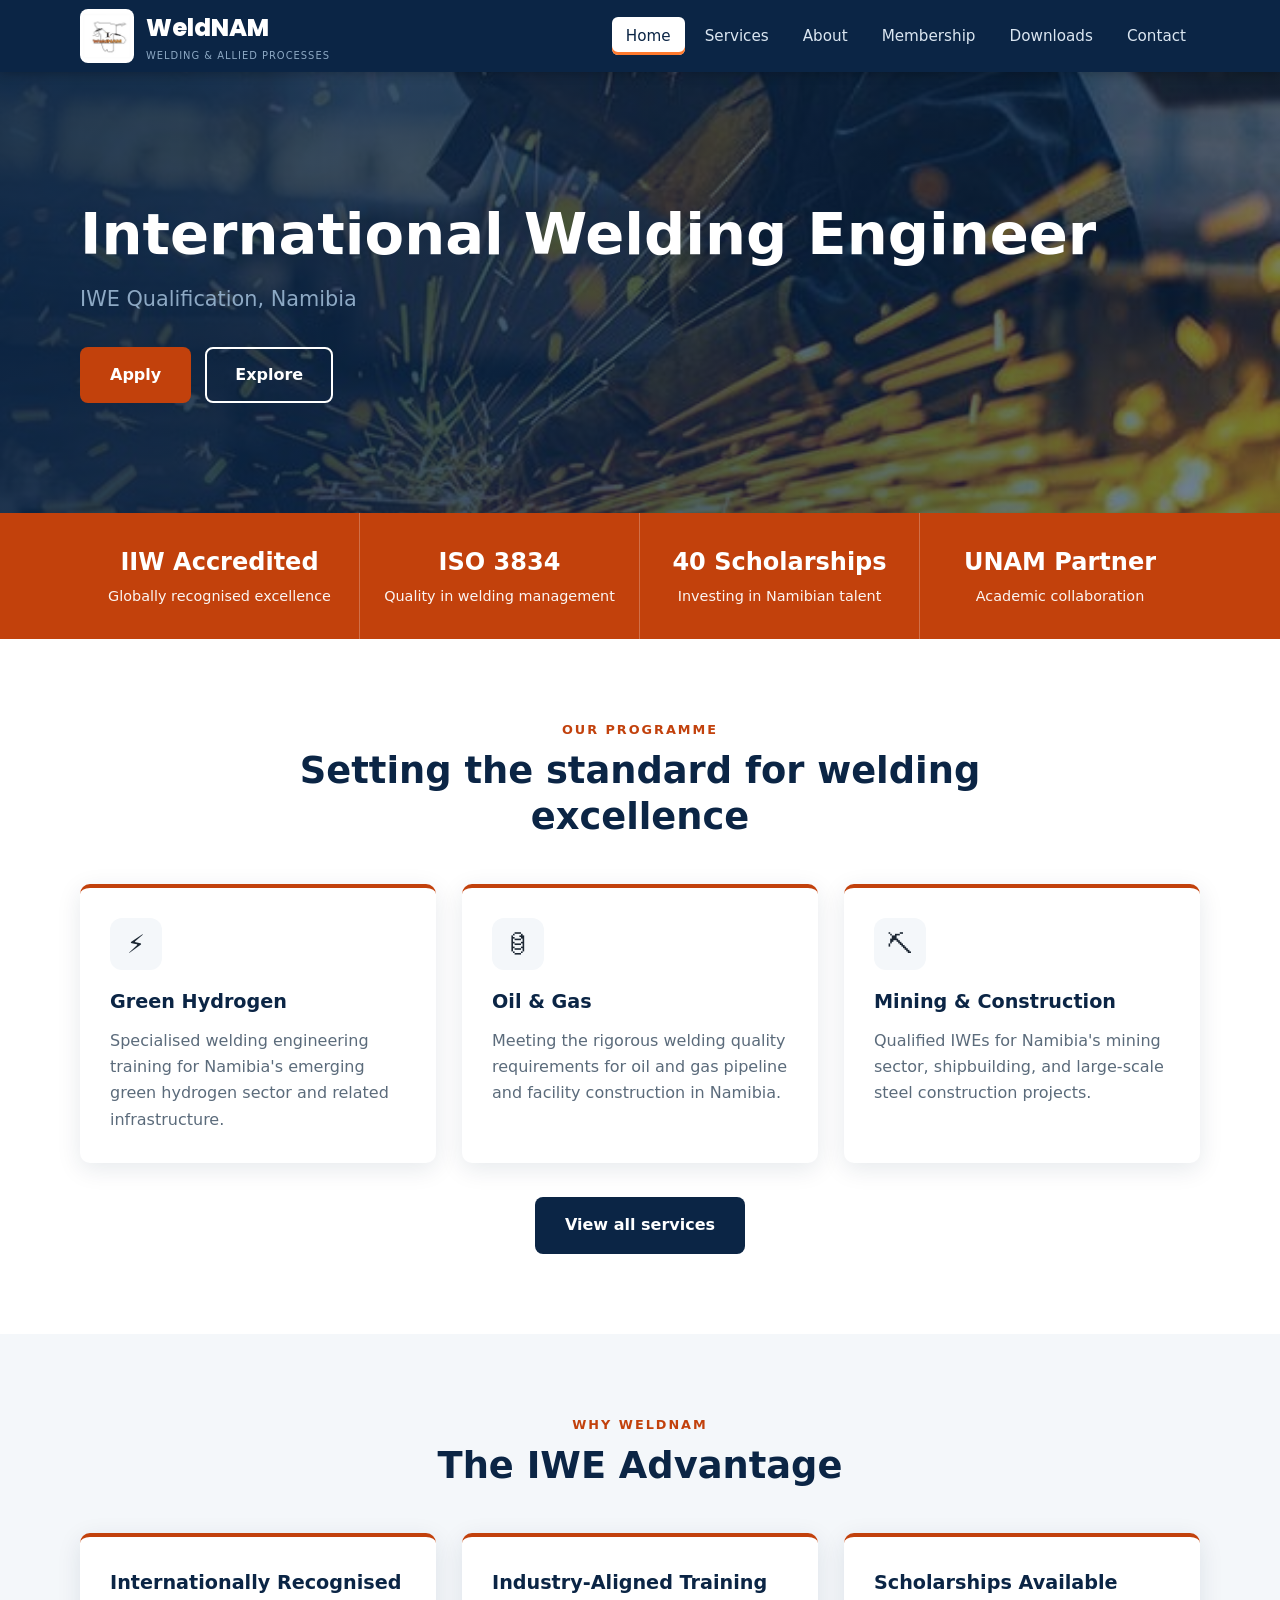
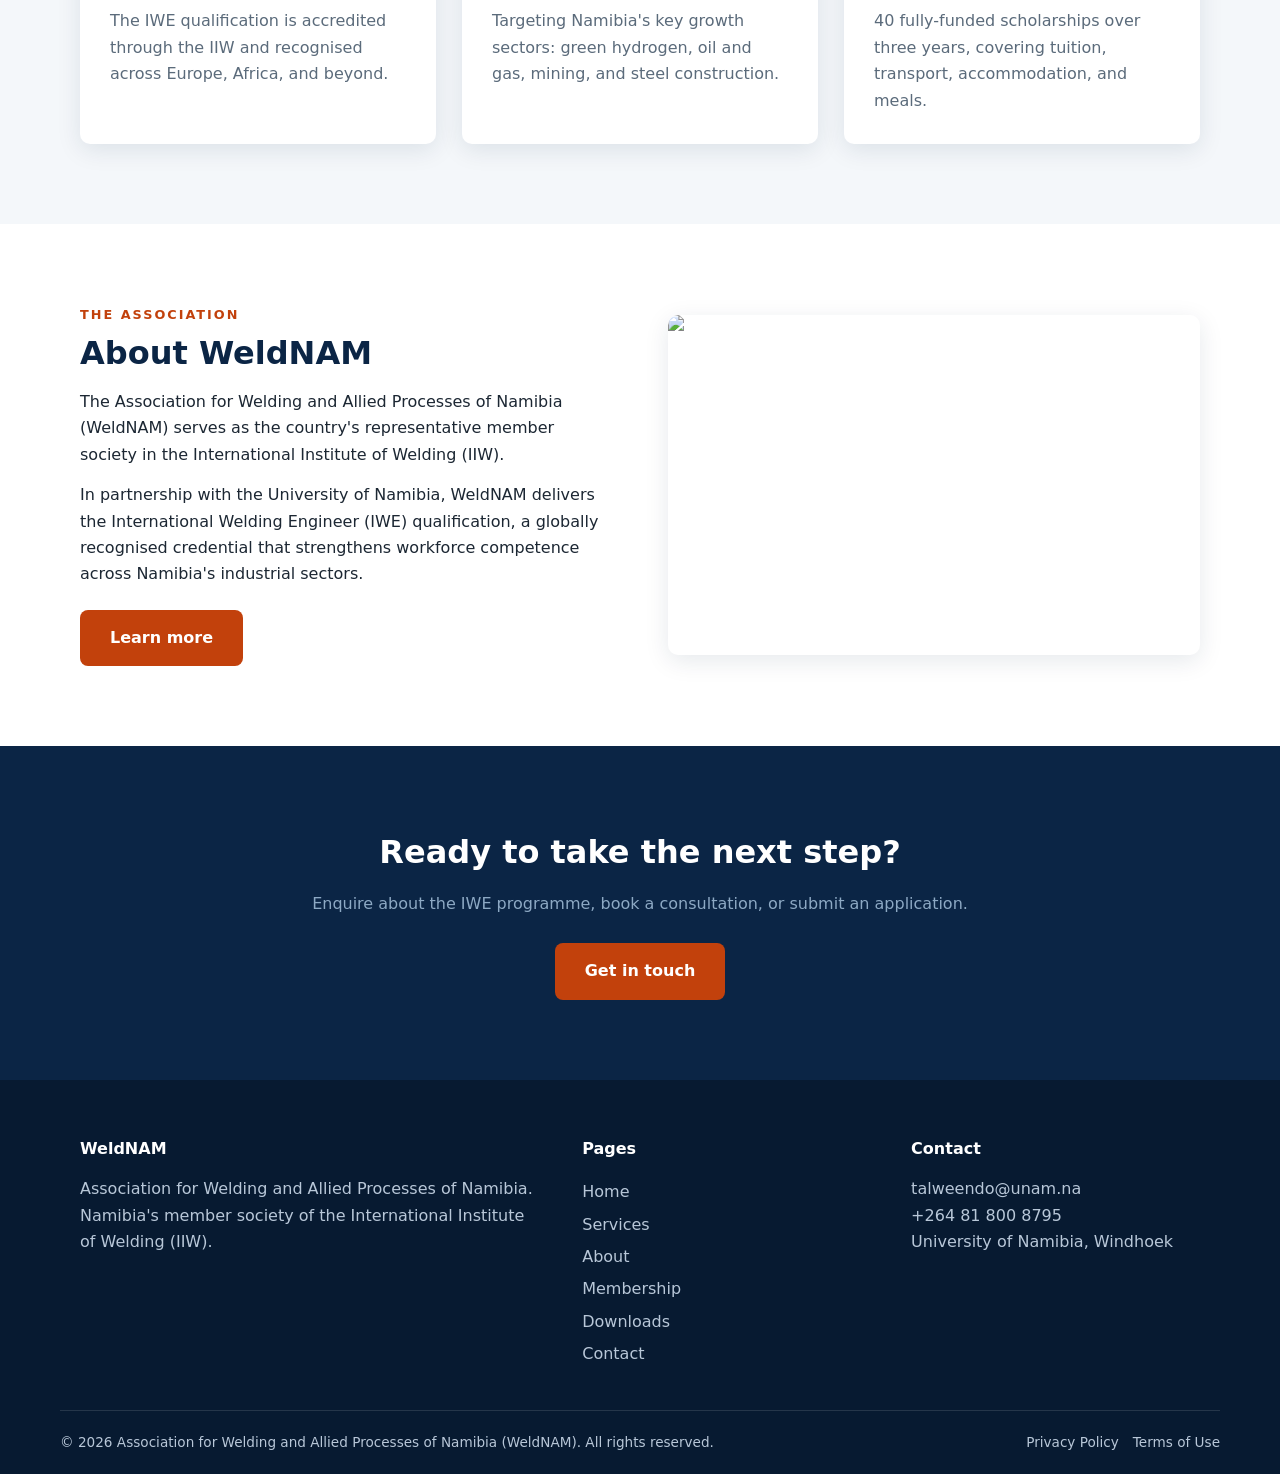
==== index.html @ c9b842d4 "Initial commit" ====
<!DOCTYPE html>
<html lang="en">
<head>
<meta charset="UTF-8">
<meta name="viewport" content="width=device-width, initial-scale=1.0">
<title>WeldNAM - Association for Welding and Allied Processes of Namibia</title>
<meta name="description" content="WeldNAM delivers the International Welding Engineer (IWE) qualification in Namibia in partnership with the University of Namibia.">
<link rel="stylesheet" href="style.css">
</head>
<body>

<header class="site-header">
  <div class="container nav">
    <a href="index.html" class="brand"><img class="logo" src="logo.png" alt="WeldNAM logo"><span>WeldNAM<small>Welding &amp; Allied Processes</small></span></a>
    <link rel="preconnect" href="https://fonts.googleapis.com">
<link rel="preconnect" href="https://fonts.gstatic.com" crossorigin>
<link href="https://fonts.googleapis.com/css2?family=Poppins:wght@800&display=swap" rel="stylesheet">
    <button class="menu-toggle" aria-label="Toggle menu" aria-expanded="false">&#9776;</button>
    <ul class="menu">
      <li><a href="index.html" class="active">Home</a></li>
      <li><a href="services.html">Services</a></li>
      <li><a href="about.html">About</a></li>
      <li><a href="membership.html">Membership</a></li>
      <li><a href="downloads.html">Downloads</a></li>
      <li><a href="contact.html">Contact</a></li>
    </ul>
  </div>
</header>

<main>
<section class="hero hero-photo">
  <div class="container">
    <h1>International Welding Engineer</h1>
    <p class="lead">IWE Qualification, Namibia</p>
    <div class="actions">
      <a href="contact.html" class="btn btn-primary">Apply</a>
      <a href="services.html" class="btn btn-outline">Explore</a>
    </div>
  </div>
</section>

<section class="stats">
  <div class="container stats-grid">
    <div class="stat"><strong>IIW Accredited</strong><span>Globally recognised excellence</span></div>
    <div class="stat"><strong>ISO 3834</strong><span>Quality in welding management</span></div>
    <div class="stat"><strong><span class="counter" data-target="40">40</span> Scholarships</strong><span>Investing in Namibian talent</span></div>
    <div class="stat"><strong>UNAM Partner</strong><span>Academic collaboration</span></div>
  </div>
</section>

<section>
  <div class="container">
    <div class="section-head center">
      <span class="eyebrow">Our Programme</span>
      <h2>Setting the standard for welding excellence</h2>
    </div>
    <div class="grid grid-3">
      <div class="card"><div class="icon">&#9889;</div><h3>Green Hydrogen</h3><p>Specialised welding engineering training for Namibia's emerging green hydrogen sector and related infrastructure.</p></div>
      <div class="card"><div class="icon">&#128738;</div><h3>Oil &amp; Gas</h3><p>Meeting the rigorous welding quality requirements for oil and gas pipeline and facility construction in Namibia.</p></div>
      <div class="card"><div class="icon">&#9935;</div><h3>Mining &amp; Construction</h3><p>Qualified IWEs for Namibia's mining sector, shipbuilding, and large-scale steel construction projects.</p></div>
    </div>
    <p style="text-align:center;margin-top:34px"><a href="services.html" class="btn btn-dark">View all services</a></p>
  </div>
</section>

<section class="alt">
  <div class="container">
    <div class="section-head center">
      <span class="eyebrow">Why WeldNAM</span>
      <h2>The IWE Advantage</h2>
    </div>
    <div class="grid grid-3">
      <div class="card"><h3>Internationally Recognised</h3><p>The IWE qualification is accredited through the IIW and recognised across Europe, Africa, and beyond.</p></div>
      <div class="card"><h3>Industry-Aligned Training</h3><p>Targeting Namibia's key growth sectors: green hydrogen, oil and gas, mining, and steel construction.</p></div>
      <div class="card"><h3>Scholarships Available</h3><p>40 fully-funded scholarships over three years, covering tuition, transport, accommodation, and meals.</p></div>
    </div>
  </div>
</section>

<section>
  <div class="container split">
    <div>
      <span class="eyebrow">The Association</span>
      <h2>About WeldNAM</h2>
      <p>The Association for Welding and Allied Processes of Namibia (WeldNAM) serves as the country's representative member society in the International Institute of Welding (IIW).</p>
        <p>In partnership with the University of Namibia, WeldNAM delivers the International Welding Engineer (IWE) qualification, a globally recognised credential that strengthens workforce competence across Namibia's industrial sectors.</p>
      <p style="margin-top:22px"><a href="about.html" class="btn btn-primary">Learn more</a></p>
    </div>
    <!-- Replace with: <img src="images/about.jpg" alt="IWE instructor and students welding together"> -->
    <div class="img-slot"><img src="images/about.jpg" alt="IWE instructor and students welding together"></div>
</section>

<section class="cta">
  <div class="container">
    <h2>Ready to take the next step?</h2>
    <p>Enquire about the IWE programme, book a consultation, or submit an application.</p>
    <a href="contact.html" class="btn btn-primary">Get in touch</a>
  </div>
</section>
</main>

<footer class="site-footer">
  <div class="container footer-grid">
    <div>
      <h4>WeldNAM</h4>
      <p>Association for Welding and Allied Processes of Namibia. Namibia's member society of the International Institute of Welding (IIW).</p>
    </div>
    <div>
      <h4>Pages</h4>
      <a href="index.html">Home</a><a href="services.html">Services</a><a href="about.html">About</a><a href="membership.html">Membership</a><a href="downloads.html">Downloads</a><a href="contact.html">Contact</a>
    </div>
    <div>
      <h4>Contact</h4>
      <p>talweendo@unam.na<br>+264 81 800 8795<br>University of Namibia, Windhoek</p>
    </div>
  </div>
  <div class="container copyright">
    <span>&copy; <span id="year">2026</span> Association for Welding and Allied Processes of Namibia (WeldNAM). All rights reserved.</span>
    <span><a href="#">Privacy Policy</a><a href="#">Terms of Use</a></span>
  </div>
</footer>

<button class="to-top" id="to-top" aria-label="Back to top">&uarr;</button>
<script src="script.js"></script>
</body>
</html>
---- style.css ----
/* =====================================================================
   WeldNAM – colour palette & design tokens
   Change a colour here and it updates across the whole site.
   Concept: deep industrial navy + molten weld-arc orange + cool steel greys.
   All text/background pairings below meet WCAG AA contrast (4.5:1).
   ===================================================================== */
:root {
  /* Navy – brand base: header, hero, footer, dark panels */
  --navy-900: #071a31;   /* footer */
  --navy:     #0b2545;   /* header, hero, CTA, headings */
  --navy-2:   #13315c;   /* hover states, gradients */
  --navy-rgb: 11, 37, 69;

  /* Ember / arc orange – action colour */
  --ember:      #c2410c; /* buttons, active nav, accents (white text = 5.2:1) */
  --ember-dark: #9a3412; /* hover, links on white (7.3:1) */
  --ember-rgb:  194, 65, 12;
  --arc:        #ff7a2e; /* bright orange for use ON navy (5.9:1) */
  --arc-soft:   #ffc9a3; /* soft orange links on navy */
  --arc-rgb:    255, 122, 46;

  /* Steel – cool neutrals */
  --steel:      #8da9c4; /* subtitles on navy (6.3:1) */
  --steel-100:  #dbe6f1; /* body text on navy */
  --steel-200:  #b8c7d8; /* footer text on navy-900 */

  /* Surfaces & text on light backgrounds */
  --white:  #ffffff;
  --light:  #f4f7fa;     /* alternate section background */
  --text:   #1c2733;     /* body text (15:1) */
  --muted:  #5b6b7b;     /* secondary text (5.5:1) */
  --line:   #dfe6ee;     /* hairlines and card borders */
  --field-border: #7f93a9; /* form field outline (3:1 as required for UI) */

  /* Feedback */
  --success:    #17653a;
  --success-bg: #e6f6ec;
  --danger:     #b3261e;

  /* Shape & layout */
  --radius: 10px;
  --shadow: 0 6px 24px rgba(var(--navy-rgb), .10);
  --max: 1160px;
}

* { box-sizing: border-box; margin: 0; padding: 0; }
html { scroll-behavior: smooth; }
body { font-family: "Segoe UI", system-ui, -apple-system, Roboto, Arial, sans-serif; color: var(--text); line-height: 1.65; background: var(--white); }
img { max-width: 100%; display: block; }
a { color: var(--ember-dark); text-decoration: none; }
a:hover { text-decoration: underline; }
.container { width: 100%; max-width: var(--max); margin: 0 auto; padding: 0 20px; }
section { padding: 80px 0; }
.alt { background: var(--light); }

/* Header */

/* Logo in the header */
.brand .logo {
  width: 54px;
  height: 54px;
  object-fit: contain;
  background: #fff;      /* your logo has a white background, so it sits in a white rounded box */
  border-radius: 8px;
  padding: 3px;
}
/* "WeldNAM" in the header uses Poppins ExtraBold */
.brand > span:last-child {
  font-family: "Poppins", "Segoe UI", system-ui, sans-serif;
  font-weight: 800;
  font-size: 1.5rem;
  letter-spacing: 0;
}
/* keep the small line under it in the normal site font */
.brand small {
  font-family: "Segoe UI", system-ui, -apple-system, Roboto, Arial, sans-serif;
  font-weight: 500;
}
.site-header { position: sticky; top: 0; z-index: 50; background: var(--navy); box-shadow: 0 2px 10px rgba(0,0,0,.25); }
.nav { display: flex; align-items: center; justify-content: space-between; height: 72px; }
.brand { display: flex; align-items: center; gap: 12px; color: var(--white); font-weight: 800; font-size: 1.35rem; letter-spacing: .5px; }
.brand:hover { text-decoration: none; }
.brand .mark { width: 38px; height: 38px; border-radius: 8px; background: var(--ember); display: grid; place-items: center; font-size: 1.1rem; color: var(--white); }
.brand small { display: block; font-size: .62rem; font-weight: 500; letter-spacing: 1px; color: var(--steel); text-transform: uppercase; }
.menu { display: flex; gap: 6px; list-style: none; }
.menu a { color: var(--steel-100); padding: 10px 14px; border-radius: 6px; font-weight: 500; font-size: .95rem; }
.menu a:hover { background: var(--navy-2); text-decoration: none; color: var(--white); }
.menu a.active { background: var(--ember); color: var(--white); }
.menu-toggle { display: none; background: none; border: 0; color: var(--white); font-size: 1.8rem; cursor: pointer; }

/* Buttons */
.btn { display: inline-block; padding: 13px 28px; border-radius: 8px; font-weight: 600; border: 2px solid transparent; cursor: pointer; font-size: 1rem; transition: .2s; }
.btn:hover { text-decoration: none; transform: translateY(-2px); }
.btn-primary { background: var(--ember); color: var(--white); }
.btn-primary:hover { background: var(--ember-dark); }
.btn-outline { border-color: var(--white); color: var(--white); }
.btn-outline:hover { background: var(--white); color: var(--navy); }
.btn-dark { background: var(--navy); color: var(--white); }
.btn-dark:hover { background: var(--navy-2); }
/* Active menu item: white label instead of orange */
.menu a.active {
  background: #fff;
  color: var(--navy);   /* dark text so it stays readable on white */
  box-shadow: none;     /* removes the orange underline */
}

/* Hero */
.hero { background: linear-gradient(120deg, rgba(var(--navy-rgb), .96) 45%, rgba(19, 49, 92, .88)), repeating-linear-gradient(45deg, var(--navy-2) 0 12px, var(--navy) 12px 24px); color: var(--white); padding: 110px 0 90px; position: relative; overflow: hidden; }
.hero::after { content: ""; position: absolute; right: -120px; top: -120px; width: 460px; height: 460px; border-radius: 50%; background: radial-gradient(circle, rgba(var(--arc-rgb), .40), transparent 65%); }
.hero .container { position: relative; z-index: 1; }
.hero h1 { font-size: clamp(2.2rem, 5vw, 3.6rem); line-height: 1.15; margin-bottom: 14px; }
.hero p.lead { font-size: 1.3rem; color: var(--steel); margin-bottom: 30px; }
.hero .actions { display: flex; gap: 14px; flex-wrap: wrap; }
.page-hero { padding: 70px 0 60px; }
.page-hero h1 { font-size: clamp(2rem, 4vw, 2.8rem); }
.eyebrow { text-transform: uppercase; letter-spacing: 2px; font-size: .8rem; font-weight: 700; color: var(--ember); margin-bottom: 8px; display: block; }

/* Stats */
.stats { background: var(--ember); color: var(--white); padding: 0; }
.stats-grid { display: grid; grid-template-columns: repeat(4, 1fr); }
.stat { padding: 30px 20px; text-align: center; border-right: 1px solid rgba(255,255,255,.25); }
.stat:last-child { border-right: 0; }
.stat strong { display: block; font-size: 1.5rem; }
.stat span { font-size: .9rem; opacity: .95; }

/* Headings */
.section-head { max-width: 720px; margin-bottom: 44px; }
.section-head h2 { font-size: clamp(1.7rem, 3vw, 2.3rem); color: var(--navy); line-height: 1.25; }
.section-head.center { margin-left: auto; margin-right: auto; text-align: center; }
.section-head p { color: var(--muted); margin-top: 12px; }

/* Cards / grids */
.grid { display: grid; gap: 26px; }
.grid-3 { grid-template-columns: repeat(3, 1fr); }
.grid-2 { grid-template-columns: repeat(2, 1fr); }
.grid-4 { grid-template-columns: repeat(4, 1fr); }
.card { background: var(--white); border-radius: var(--radius); padding: 30px; box-shadow: var(--shadow); border-top: 4px solid var(--ember); }
.card h3 { color: var(--navy); margin-bottom: 10px; font-size: 1.2rem; }
.card p { color: var(--muted); }
.icon { width: 52px; height: 52px; border-radius: 12px; background: var(--light); display: grid; place-items: center; font-size: 1.6rem; margin-bottom: 16px; }

/* Split layout */
.split { display: grid; grid-template-columns: 1fr 1fr; gap: 56px; align-items: center; }
.split p + p { margin-top: 14px; }
.split h2 { color: var(--navy); font-size: 2rem; margin-bottom: 16px; line-height: 1.25; }
.img-slot { min-height: 340px; border-radius: var(--radius); background: linear-gradient(135deg, var(--navy), var(--navy-2) 60%, var(--ember)); display: grid; place-items: center; color: rgba(255,255,255,.85); font-weight: 600; text-align: center; padding: 20px; box-shadow: var(--shadow); }
.img-slot img { width: 100%; height: 100%; object-fit: cover; border-radius: var(--radius); }

/* Members / partners */
.logo-row { display: flex; flex-wrap: wrap; gap: 18px; justify-content: center; }
.logo-tile { background: var(--white); border: 1px solid var(--line); border-radius: var(--radius); padding: 22px 30px; font-weight: 700; color: var(--navy); min-width: 170px; text-align: center; }
.partner { background: var(--navy); color: var(--white); border: 0; }

/* People */
.person { text-align: center; }
.avatar { width: 96px; height: 96px; border-radius: 50%; background: var(--navy); color: var(--white); display: grid; place-items: center; font-size: 1.6rem; font-weight: 700; margin: 0 auto 14px; border: 4px solid var(--ember); }
.person h3 { color: var(--navy); font-size: 1.1rem; }
.person span { color: var(--muted); font-size: .92rem; }

/* Lists */
.check-list { list-style: none; }
.check-list li { padding: 12px 0 12px 36px; position: relative; border-bottom: 1px solid var(--line); }
.check-list li::before { content: "✓"; position: absolute; left: 0; top: 12px; width: 24px; height: 24px; background: var(--ember); color: var(--white); border-radius: 50%; display: grid; place-items: center; font-size: .8rem; font-weight: 700; }
.address { background: var(--light); border-left: 4px solid var(--ember); padding: 20px 24px; border-radius: 0 var(--radius) var(--radius) 0; margin-top: 24px; }
.address strong { color: var(--navy); display: block; margin-bottom: 6px; }

/* Downloads */
.dl { display: flex; flex-direction: column; }
.dl p { flex: 1; margin-bottom: 18px; }
.dl .btn { align-self: flex-start; padding: 10px 20px; font-size: .92rem; }

/* Forms */
form { background: var(--white); padding: 34px; border-radius: var(--radius); box-shadow: var(--shadow); }
.field { margin-bottom: 18px; }
label { display: block; font-weight: 600; margin-bottom: 6px; color: var(--navy); font-size: .92rem; }
input, select, textarea { width: 100%; padding: 12px 14px; border: 1.5px solid var(--field-border); border-radius: 8px; font: inherit; background: var(--white); }
input:focus, select:focus, textarea:focus { outline: none; border-color: var(--ember); box-shadow: 0 0 0 3px rgba(var(--ember-rgb), .20); }
textarea { min-height: 130px; resize: vertical; }
.form-note { font-size: .85rem; color: var(--muted); margin-top: 12px; }
.form-ok { display: none; background: var(--success-bg); color: var(--success); padding: 12px 16px; border-radius: 8px; margin-top: 14px; }
.contact-card { background: var(--navy); color: var(--white); border-radius: var(--radius); padding: 30px; }
.contact-card h3 { margin-bottom: 14px; }
.contact-card p { margin-bottom: 8px; color: var(--steel-100); }
.contact-card a { color: var(--arc-soft); }

/* CTA */
.cta { background: var(--navy); color: var(--white); text-align: center; }
.cta h2 { font-size: 2rem; margin-bottom: 12px; }
.cta p { color: var(--steel); margin-bottom: 26px; }

/* Footer */
.site-footer { background: var(--navy-900); color: var(--steel-200); padding: 56px 0 0; }
.footer-grid { display: grid; grid-template-columns: 1.6fr 1fr 1fr; gap: 40px; padding-bottom: 40px; }
.site-footer h4 { color: var(--white); margin-bottom: 14px; }
.site-footer a { color: var(--steel-200); display: block; padding: 3px 0; }
.site-footer a:hover { color: var(--white); }
.copyright { border-top: 1px solid rgba(255,255,255,.12); padding: 20px 0; font-size: .85rem; display: flex; justify-content: space-between; flex-wrap: wrap; gap: 10px; }
.copyright a { display: inline; margin-left: 14px; }

/* Responsive */
@media (max-width: 920px) {
  .grid-3, .grid-4 { grid-template-columns: 1fr 1fr; }
  .split { grid-template-columns: 1fr; gap: 32px; }
  .stats-grid { grid-template-columns: 1fr 1fr; }
  .stat:nth-child(2) { border-right: 0; }
  .footer-grid { grid-template-columns: 1fr; }
}
@media (max-width: 760px) {
  section { padding: 56px 0; }
  .menu-toggle { display: block; }
  .menu { display: none; position: absolute; top: 72px; left: 0; right: 0; background: var(--navy); flex-direction: column; padding: 12px 20px 20px; }
  .menu.open { display: flex; }
  .grid-2, .grid-3, .grid-4 { grid-template-columns: 1fr; }
}

/* ---- Single-page additions ---- */
section[id] { scroll-margin-top: 72px; }
.menu a { cursor: pointer; }
.search { max-width: 420px; margin: 0 auto 34px; }
.empty { text-align: center; color: var(--muted); padding: 30px 0; }
.err { color: var(--danger); font-size: .85rem; margin-top: 4px; }
input.invalid, select.invalid, textarea.invalid { border-color: var(--danger); }
.to-top { position: fixed; right: 20px; bottom: 20px; width: 46px; height: 46px; border-radius: 50%; border: 0; background: var(--ember); color: var(--white); font-size: 1.3rem; cursor: pointer; box-shadow: var(--shadow); opacity: 0; pointer-events: none; transition: .25s; }
.to-top.show { opacity: 1; pointer-events: auto; }
.hero { padding: 130px 0 110px; }
.counter { font-variant-numeric: tabular-nums; }
.stat strong .counter { font-size: inherit; opacity: 1; }
.page-hero { padding: 70px 0 60px; }

/* ---- Colour refinements ---- */
/* Brighter orange where text sits on dark navy */
.hero .eyebrow, .cta .eyebrow { color: var(--arc); }
.hero .lead { color: var(--steel); }
.btn-primary:hover { background: var(--ember-dark); }
.menu a.active { box-shadow: inset 0 -3px 0 var(--arc); }
/* Visible keyboard focus */
a:focus-visible, button:focus-visible { outline: 3px solid var(--arc); outline-offset: 2px; }
::selection { background: var(--ember); color: var(--white); }

/* ---- Home hero with photo (dimmed with a navy tint) ----
   Applies to the home page hero automatically (the inner pages use .page-hero).
   Put your picture in the "images" folder next to this file, named hero.jpg
   (hero.jpeg / hero.png / hero.webp also work). Whichever exists is shown. */
.hero:not(.page-hero) {
  background:
    linear-gradient(90deg, rgba(var(--navy-rgb), .90) 0%, rgba(var(--navy-rgb), .72) 55%, rgba(var(--navy-rgb), .55) 100%),
    url("images/hero.jpg") center / cover no-repeat,
    url("images/hero.jpeg") center / cover no-repeat,
    url("images/hero.png") center / cover no-repeat,
    url("images/hero.webp") center / cover no-repeat,
    var(--navy);
}
.hero:not(.page-hero)::after { display: none; } /* no orange glow; the photo has its own sparks */

/* Photos placed inside .img-slot fill the box and keep their proportions */
.img-slot:has(img) { padding: 0; background: none; overflow: hidden; }
.img-slot img { width: 100%; height: 100%; min-height: 340px; object-fit: cover; }

/* Photo banner on every page except Home (About, Services, Membership, Downloads, Contact) */
.page-hero {
  background:
    linear-gradient(90deg, rgba(var(--navy-rgb), .90) 0%, rgba(var(--navy-rgb), .78) 55%, rgba(var(--navy-rgb), .65) 100%),
    url("page-banner.png") center 58% / cover no-repeat,
    var(--navy);
}
.page-hero::after { display: none; }   /* removes the orange glow on the right */

/* Poster-style picture: show the whole image, don't crop it */
.img-slot img.poster {
  height: auto;
  min-height: 0;
  object-fit: contain;
  cursor: zoom-in;
}
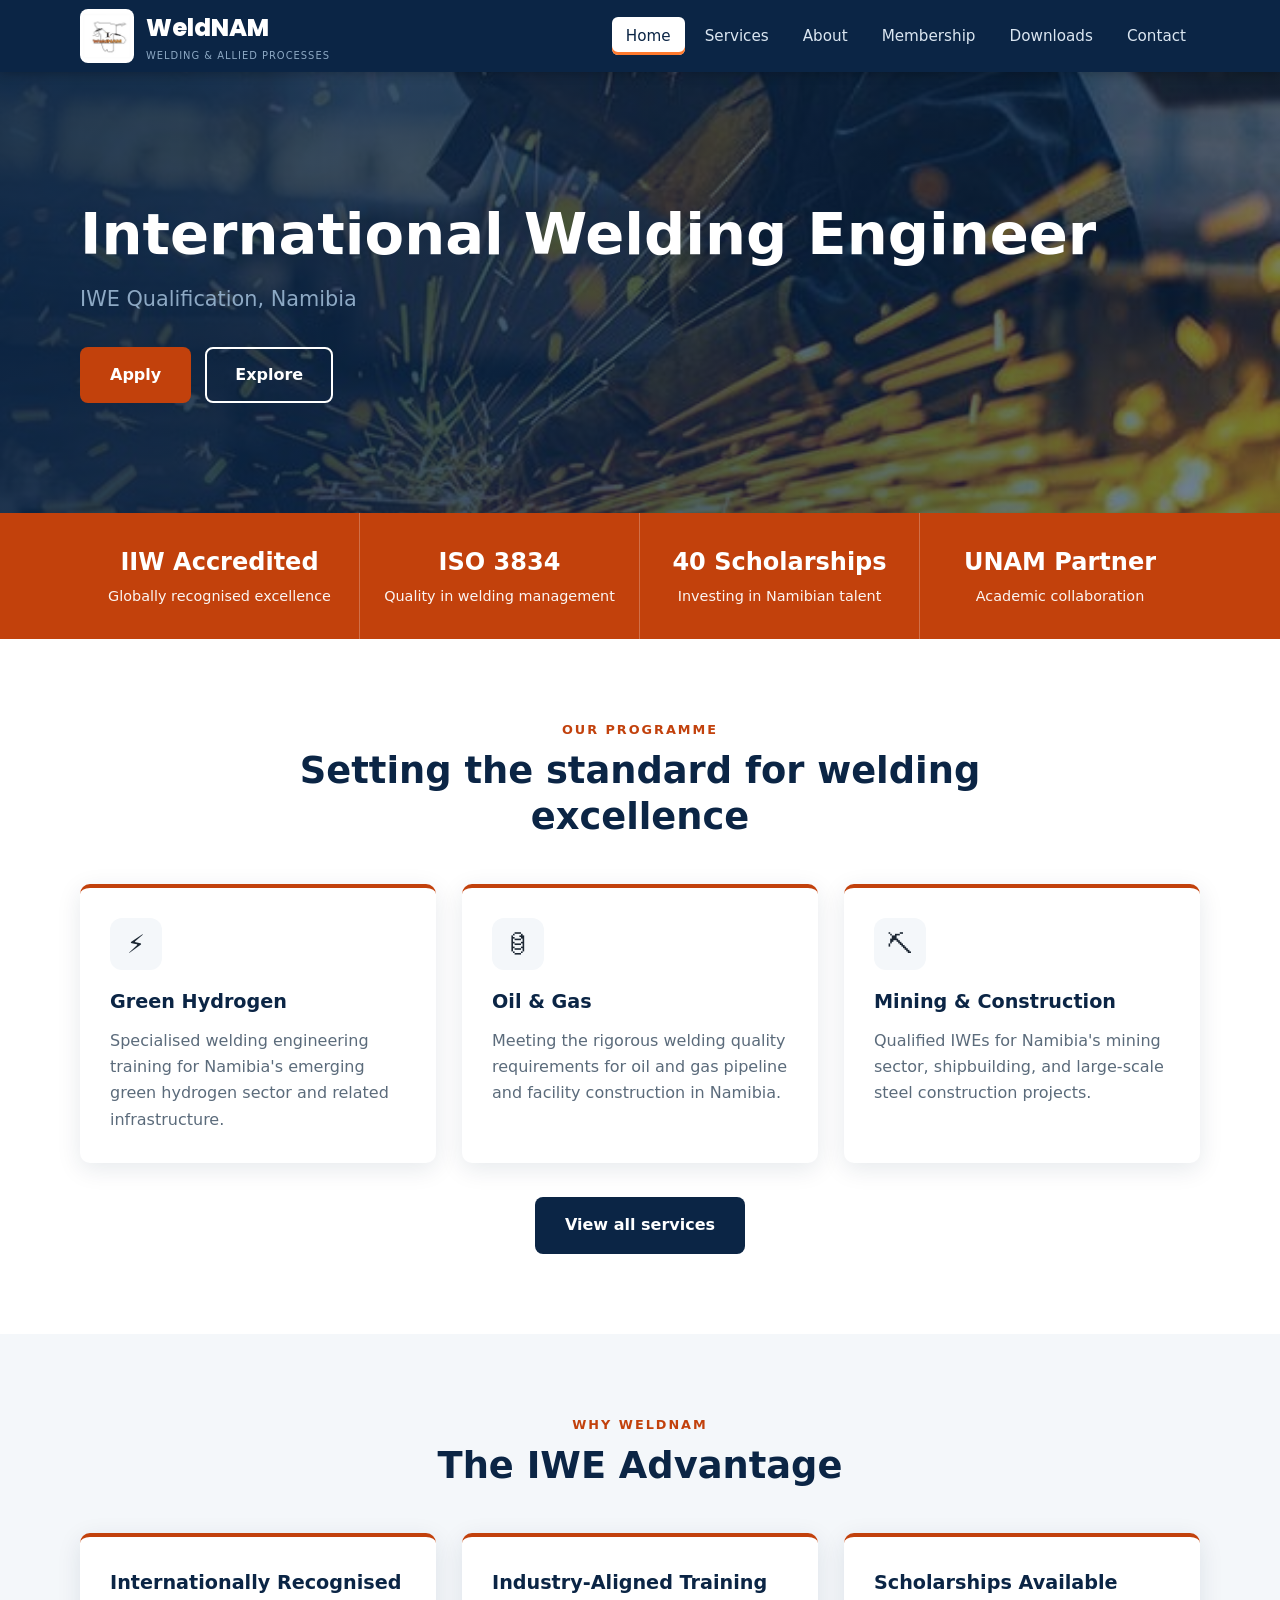
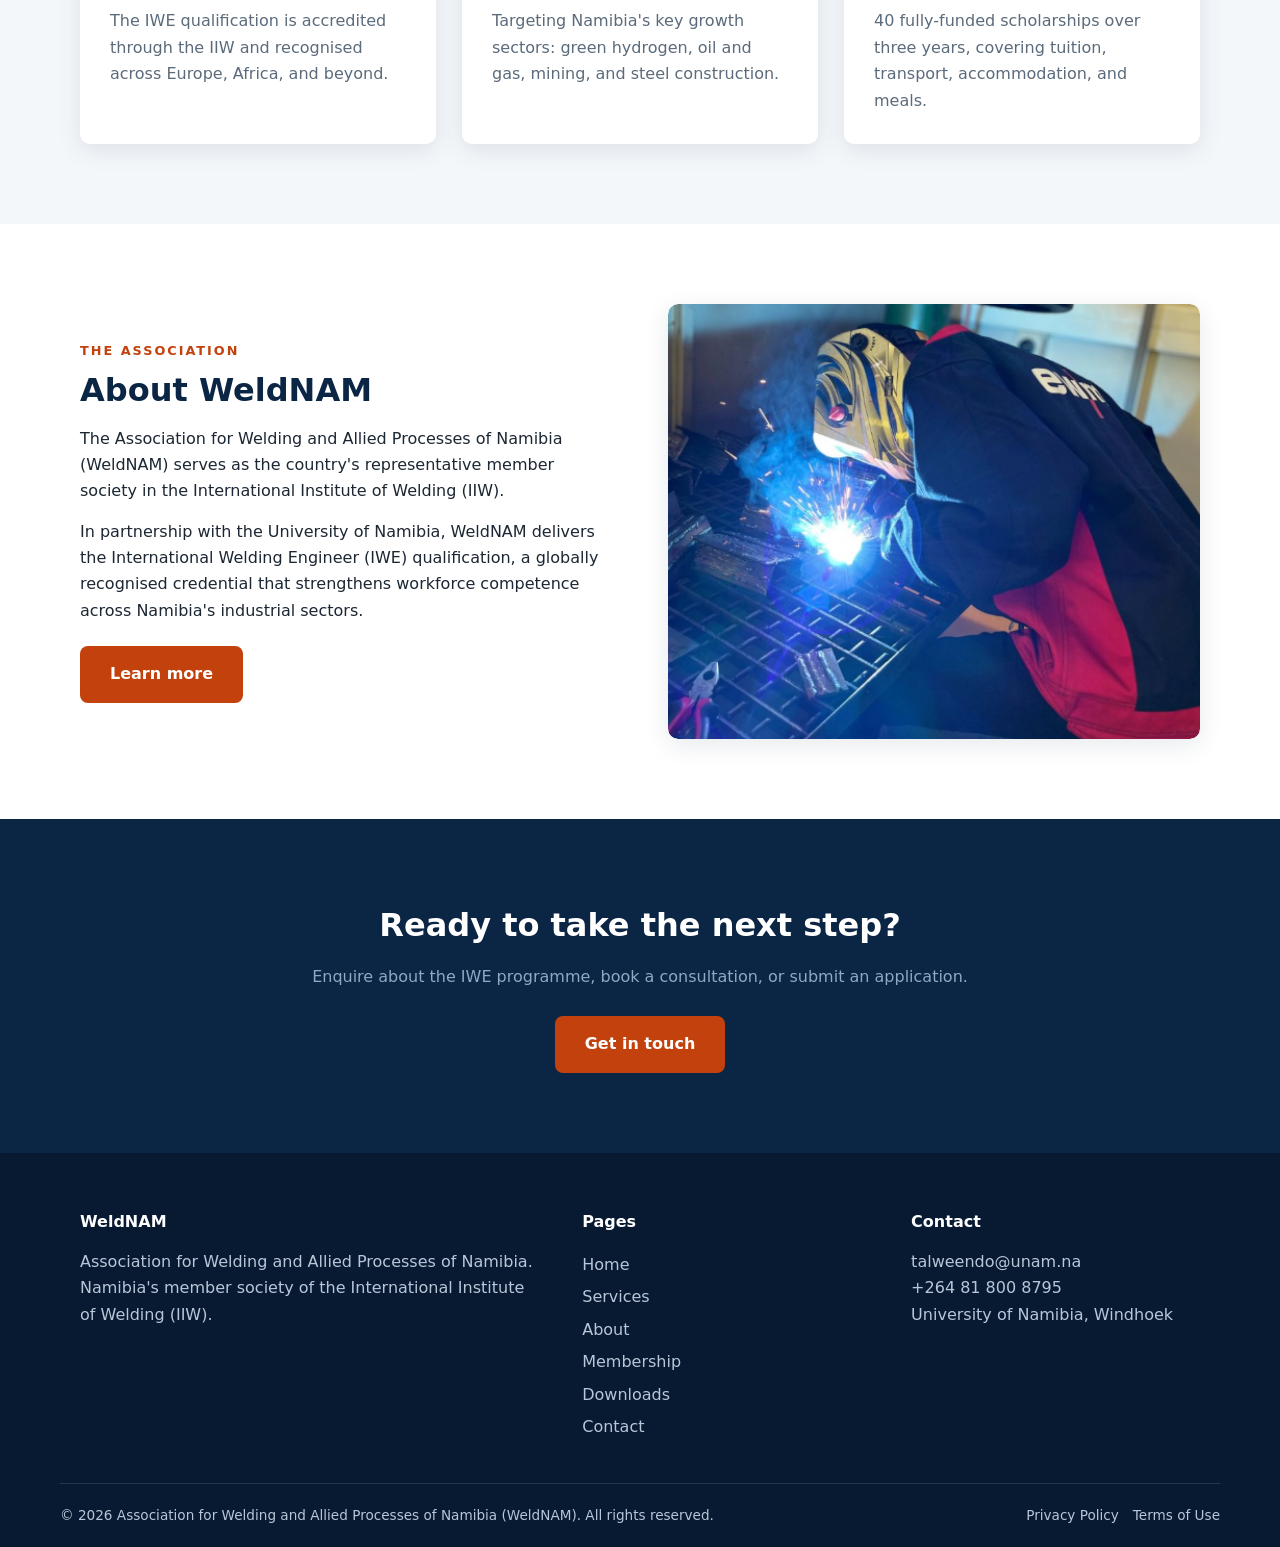
==== commit 0a86b951: "updated the picture slots" ====
--- a/index.html
+++ b/index.html
@@ -86,8 +86,9 @@
         <p>In partnership with the University of Namibia, WeldNAM delivers the International Welding Engineer (IWE) qualification, a globally recognised credential that strengthens workforce competence across Namibia's industrial sectors.</p>
       <p style="margin-top:22px"><a href="about.html" class="btn btn-primary">Learn more</a></p>
     </div>
-    <!-- Replace with: <img src="images/about.jpg" alt="IWE instructor and students welding together"> -->
-    <div class="img-slot"><img src="images/about.jpg" alt="IWE instructor and students welding together"></div>
+    <div class="img-slot">
+  <img class="poster" src="about.png" alt="WeldNAM IWE trainees and instructors together at the welding workshop">
+</div>
 </section>
 
 <section class="cta">
--- a/style.css
+++ b/style.css
@@ -151,6 +151,111 @@
 .logo-tile { background: var(--white); border: 1px solid var(--line); border-radius: var(--radius); padding: 22px 30px; font-weight: 700; color: var(--navy); min-width: 170px; text-align: center; }
 .partner { background: var(--navy); color: var(--white); border: 0; }
 
+/* Partner logos: clickable boxes with the name underneath */
+.partner-logo {
+  display: block;
+  width: 210px;
+  background: #fff;
+  border: 1px solid var(--line);
+  border-radius: var(--radius);
+  padding: 14px 14px 16px;
+  text-align: center;
+  box-shadow: var(--shadow);
+  text-decoration: none;
+  transition: transform .2s, border-color .2s;
+}
+.partner-logo:hover {
+  transform: translateY(-4px);
+  border-color: var(--ember);
+  text-decoration: none;
+}
+.partner-logo img {
+  width: 100%;
+  height: 120px;
+  object-fit: contain;
+}
+.partner-logo .name {
+  display: block;
+  margin-top: 10px;
+  font-weight: 700;
+  color: var(--navy);
+}
+
+.img-slot img.poster {
+  height: auto;
+  min-height: 0;
+  object-fit: contain;
+}
+
+/* Smaller photo that keeps its natural proportions */
+.img-slot.photo-sm {
+  min-height: 0;          /* removes the forced tall box */
+  max-width: 300px;       /* make smaller or bigger here */
+  width: 100%;
+  margin: 0 auto;         /* centres it in its column */
+  background: none;
+}
+.img-slot.photo-sm img.poster {
+  width: 100%;
+  height: auto;
+  min-height: 0;
+  object-fit: contain;
+  border-radius: var(--radius);
+}
+
+/* Members: all boxes exactly the same size, logo fills the top of the box */
+.member-grid {
+  display: grid;
+  grid-template-columns: repeat(auto-fit, 220px);
+  justify-content: center;
+  gap: 22px;
+}
+.member {
+  display: block;
+  width: 220px;
+  background: #fff;
+  border: 1px solid var(--line);
+  border-radius: var(--radius);
+  overflow: hidden;
+  box-shadow: var(--shadow);
+  text-align: center;
+  text-decoration: none;
+}
+.member img,
+.member .no-logo {
+  display: block;
+  width: 100%;
+  height: 140px;
+  object-fit: contain;   /* whole logo visible, never stretched or cropped */
+  background: #fff;
+}
+.member .no-logo {
+  display: grid;
+  place-items: center;
+  background: var(--light);
+  font-size: 2rem;
+  font-weight: 800;
+  color: var(--navy);
+}
+.member .name {
+  display: flex;
+  align-items: center;
+  justify-content: center;
+  height: 64px;          /* fixed height so every box is identical */
+  padding: 0 10px;
+  font-weight: 700;
+  color: var(--navy);
+  border-top: 1px solid var(--line);
+}
+
+/* Clickable member boxes */
+a.member { transition: transform .2s, border-color .2s; }
+a.member:hover {
+  transform: translateY(-4px);
+  border-color: var(--ember);
+  text-decoration: none;
+}
+
 /* People */
 .person { text-align: center; }
 .avatar { width: 96px; height: 96px; border-radius: 50%; background: var(--navy); color: var(--white); display: grid; place-items: center; font-size: 1.6rem; font-weight: 700; margin: 0 auto 14px; border: 4px solid var(--ember); }
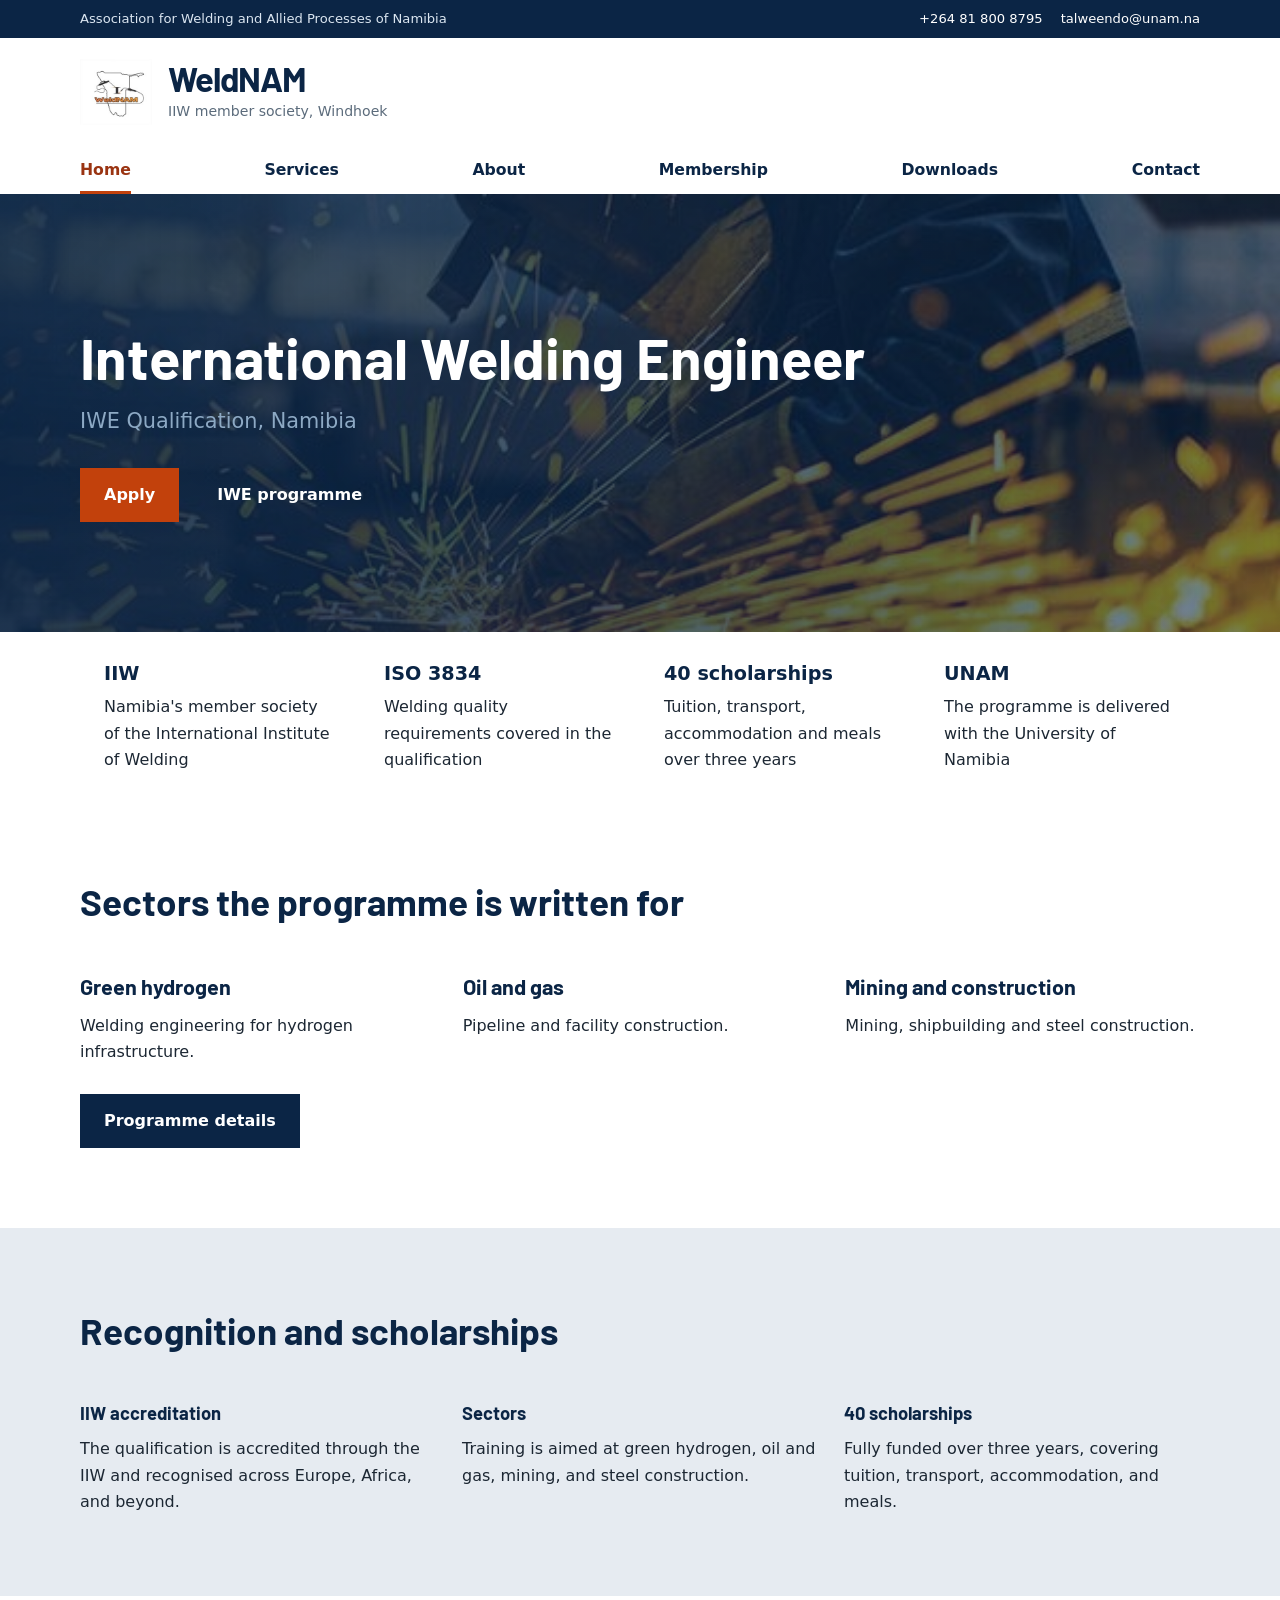
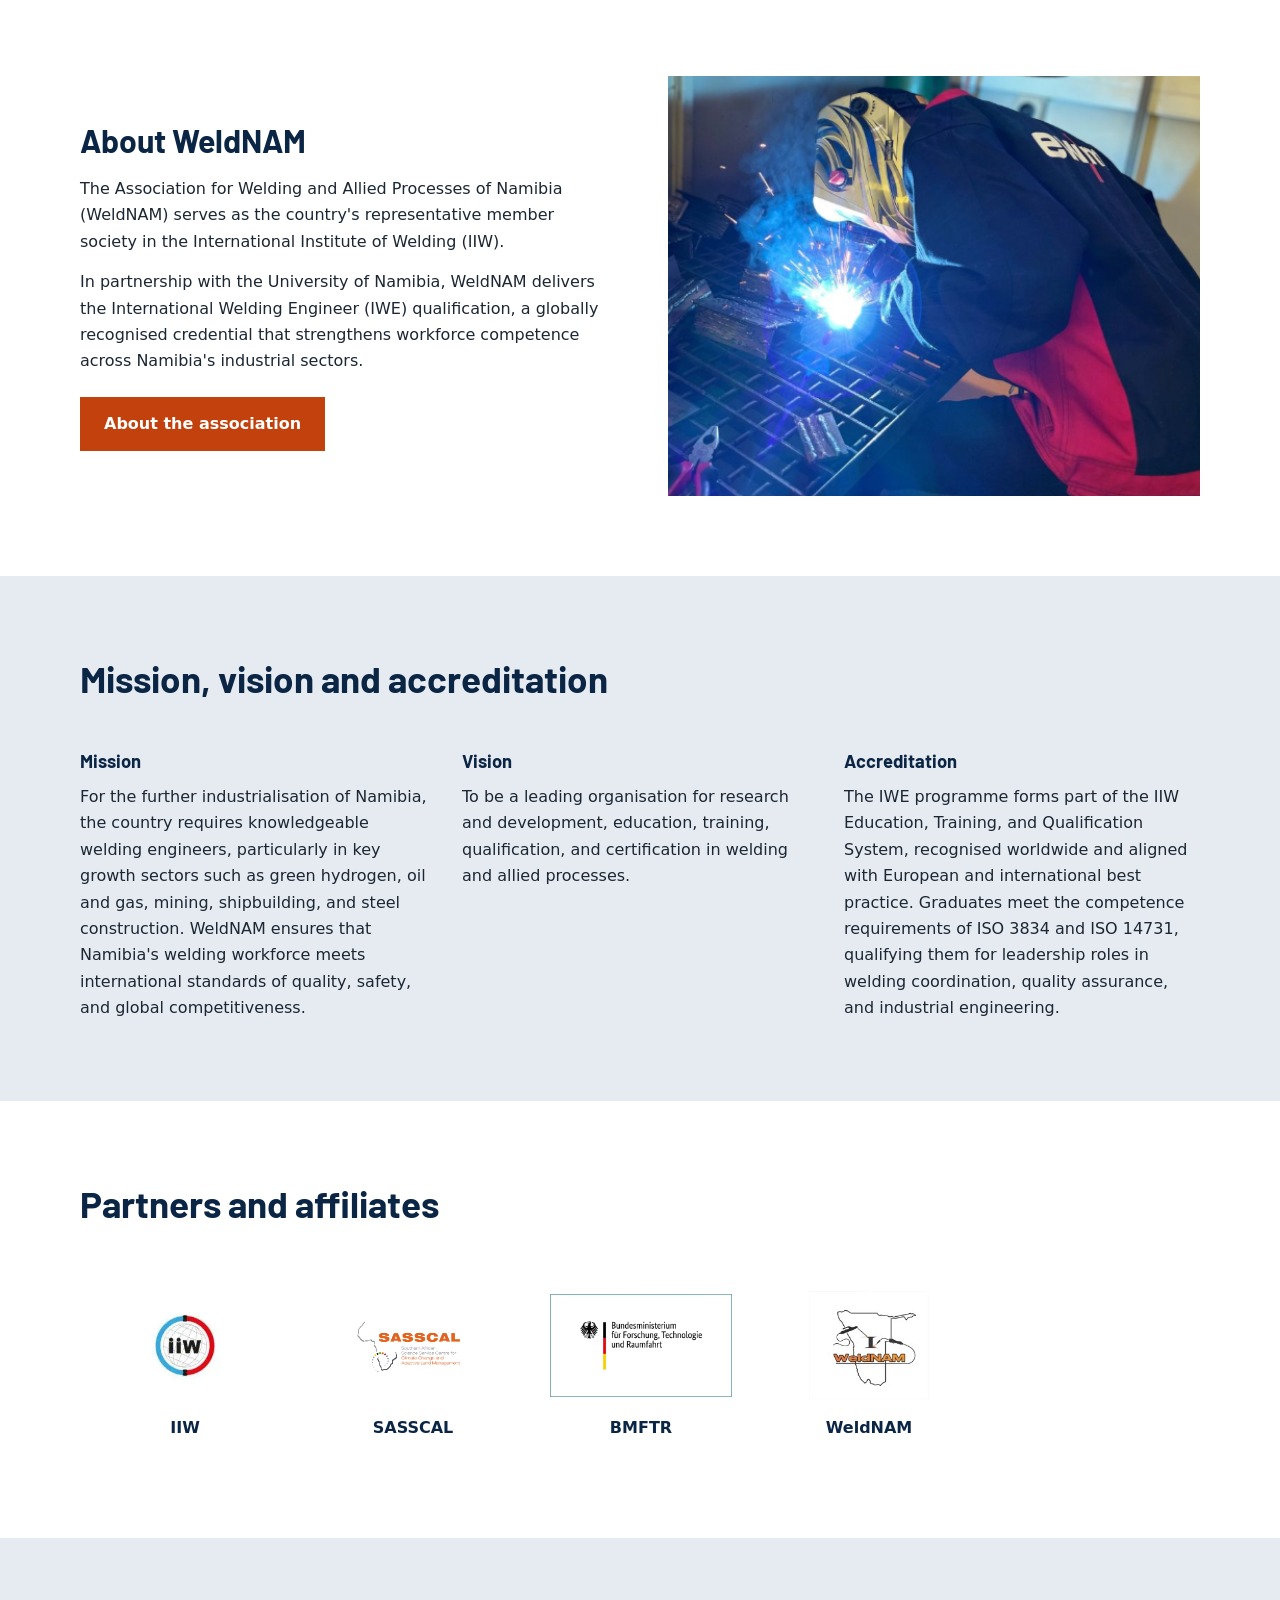
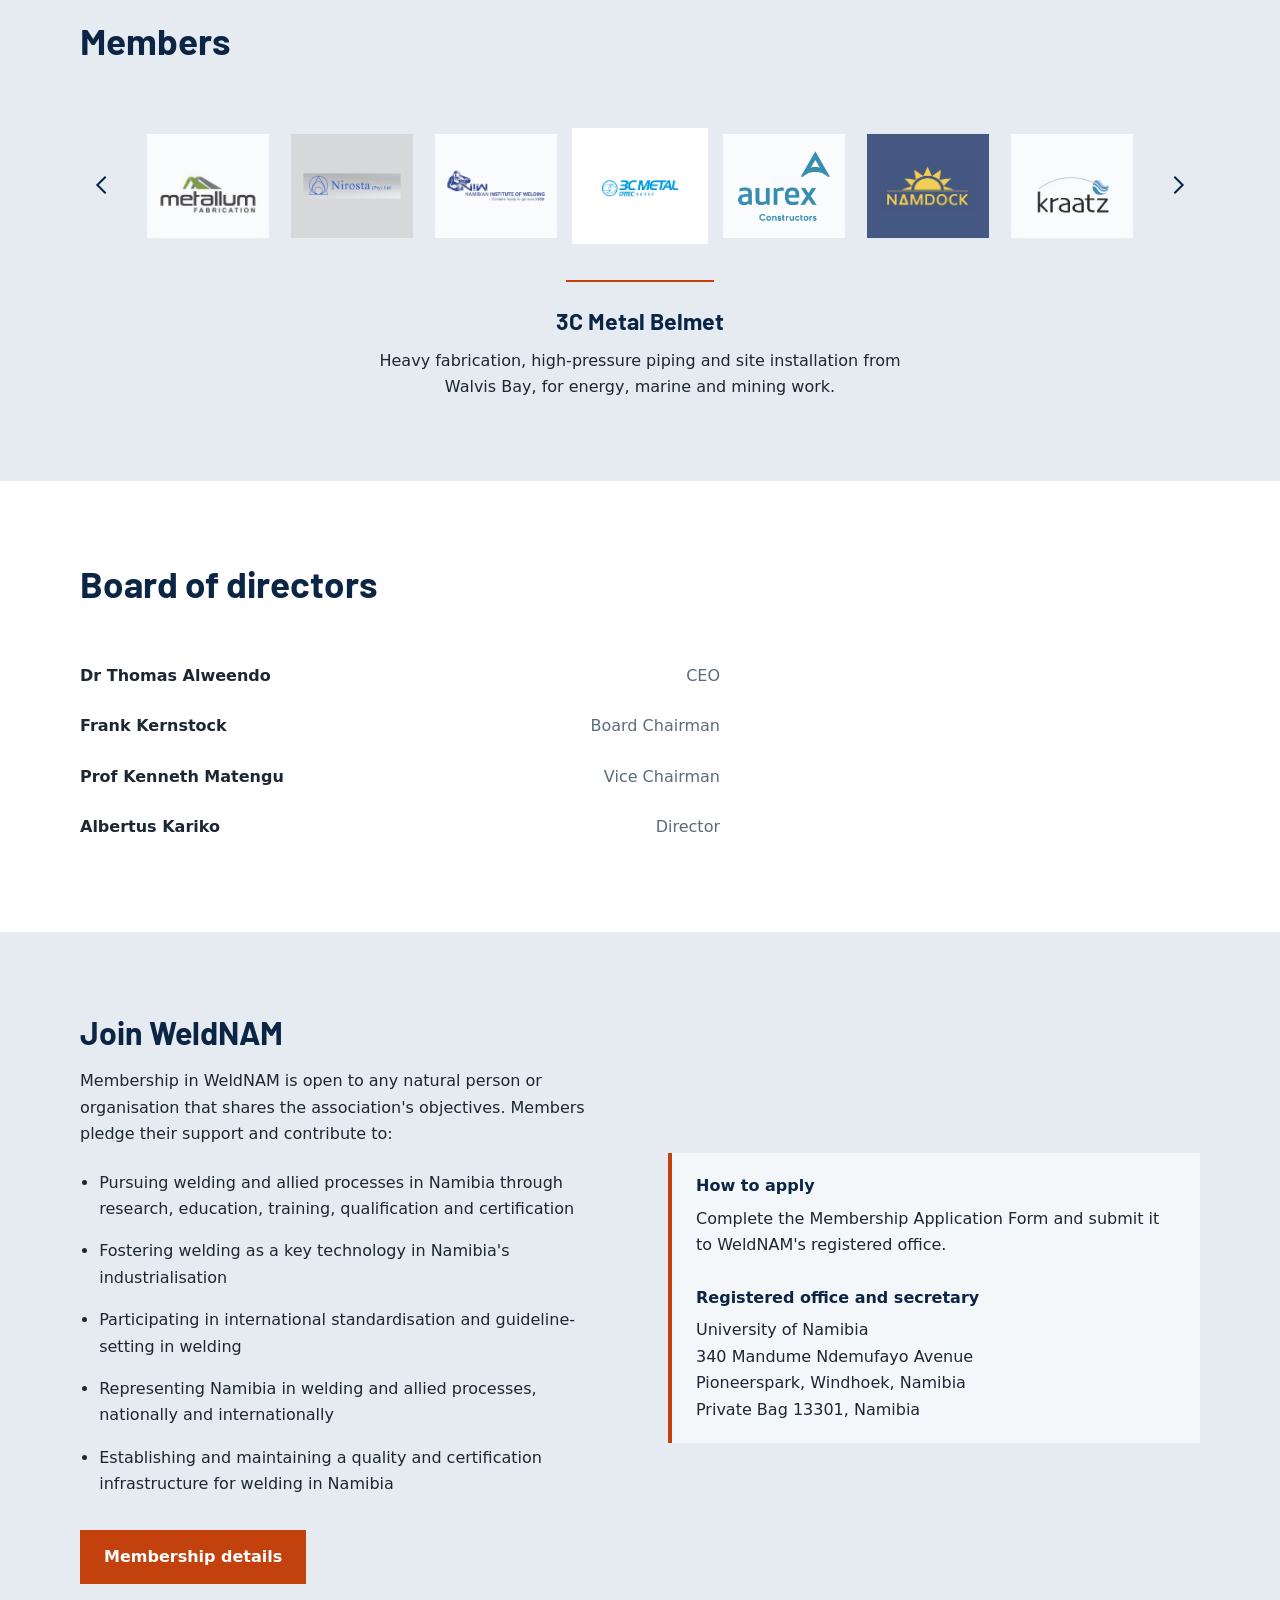
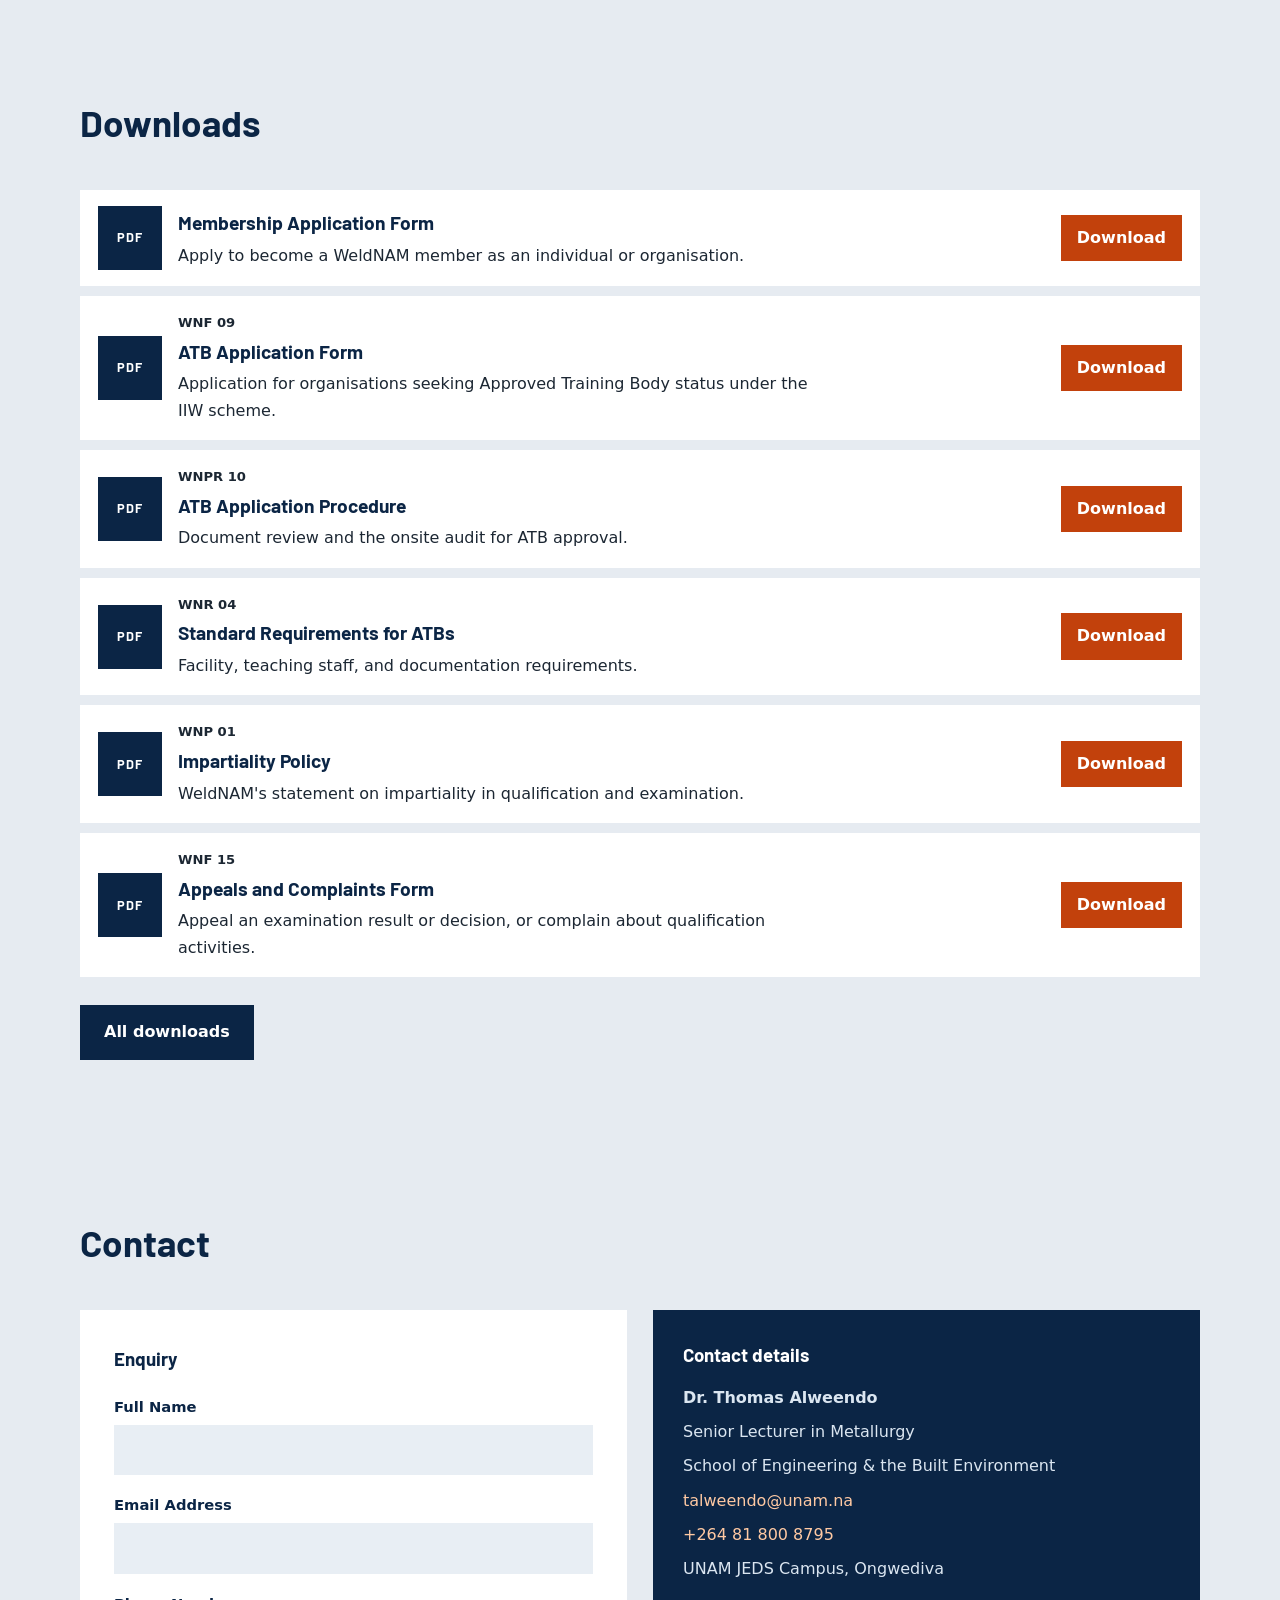
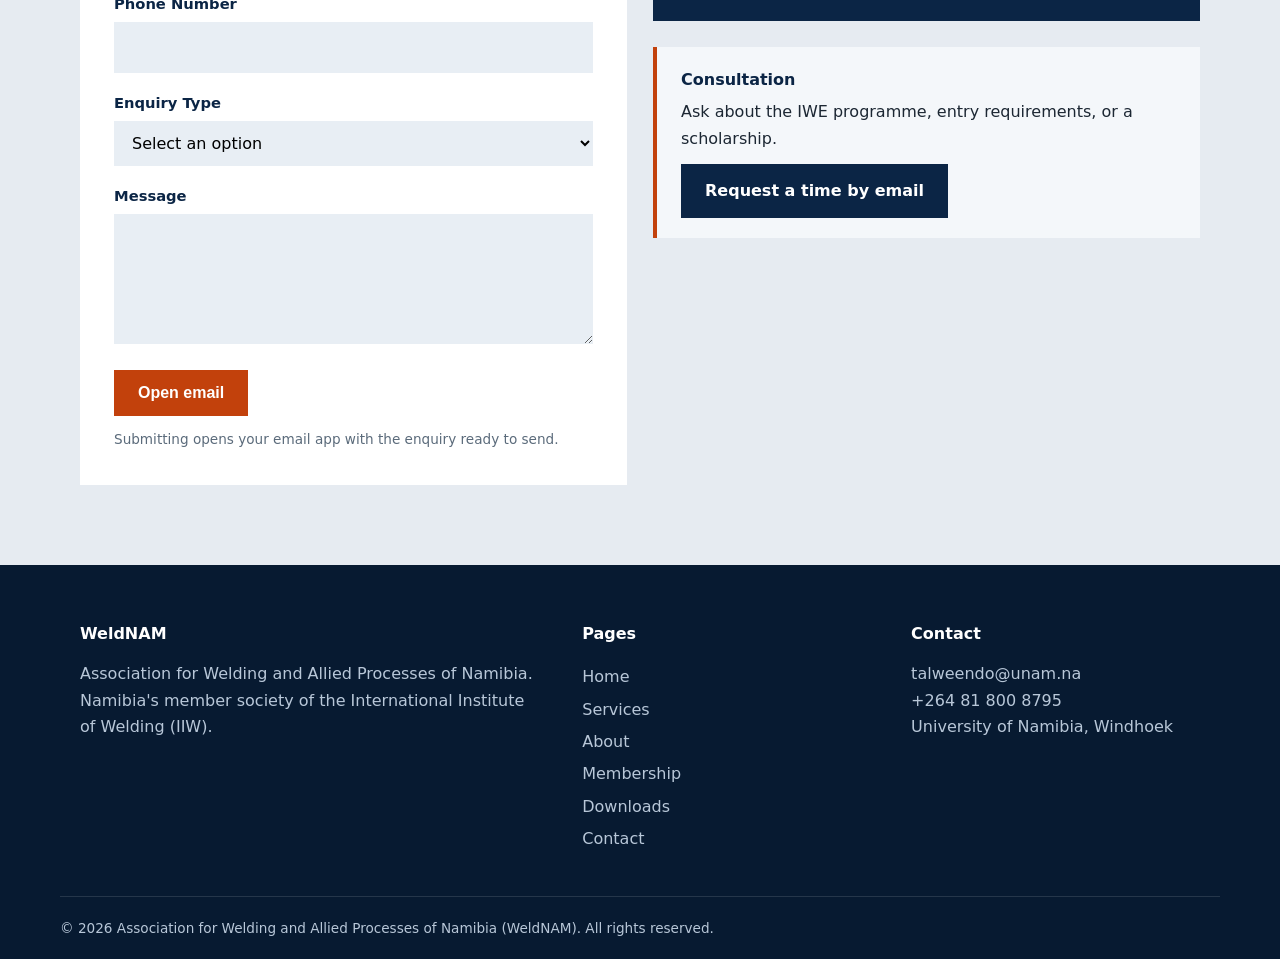
==== commit 03089b7e: "Bring the live WeldNAM sections onto the home page and replace the boxed layout with a looping membe" ====
--- a/index.html
+++ b/index.html
@@ -10,13 +10,18 @@
 <body>
 
 <header class="site-header">
-  <div class="container nav">
-    <a href="index.html" class="brand"><img class="logo" src="logo.png" alt="WeldNAM logo"><span>WeldNAM<small>Welding &amp; Allied Processes</small></span></a>
-    <link rel="preconnect" href="https://fonts.googleapis.com">
-<link rel="preconnect" href="https://fonts.gstatic.com" crossorigin>
-<link href="https://fonts.googleapis.com/css2?family=Poppins:wght@800&display=swap" rel="stylesheet">
-    <button class="menu-toggle" aria-label="Toggle menu" aria-expanded="false">&#9776;</button>
-    <ul class="menu">
+  <div class="head-meta">
+    <div class="container head-meta-inner">
+      <p>Association for Welding and Allied Processes of Namibia</p>
+      <p><a href="tel:+264818008795">+264 81 800 8795</a><a href="mailto:talweendo@unam.na">talweendo@unam.na</a></p>
+    </div>
+  </div>
+  <div class="container head-main">
+    <a href="index.html" class="brand"><img class="logo" src="logo.png" alt="WeldNAM logo"><span>WeldNAM<small>IIW member society, Windhoek</small></span></a>
+    <button class="menu-toggle" aria-label="Toggle menu" aria-expanded="false">Menu</button>
+  </div>
+  <div class="head-nav">
+    <ul class="menu container">
       <li><a href="index.html" class="active">Home</a></li>
       <li><a href="services.html">Services</a></li>
       <li><a href="about.html">About</a></li>
@@ -34,45 +39,45 @@
     <p class="lead">IWE Qualification, Namibia</p>
     <div class="actions">
       <a href="contact.html" class="btn btn-primary">Apply</a>
-      <a href="services.html" class="btn btn-outline">Explore</a>
-    </div>
-  </div>
-</section>
-
-<section class="stats">
-  <div class="container stats-grid">
-    <div class="stat"><strong>IIW Accredited</strong><span>Globally recognised excellence</span></div>
-    <div class="stat"><strong>ISO 3834</strong><span>Quality in welding management</span></div>
-    <div class="stat"><strong><span class="counter" data-target="40">40</span> Scholarships</strong><span>Investing in Namibian talent</span></div>
-    <div class="stat"><strong>UNAM Partner</strong><span>Academic collaboration</span></div>
-  </div>
-</section>
-
-<section>
-  <div class="container">
-    <div class="section-head center">
-      <span class="eyebrow">Our Programme</span>
-      <h2>Setting the standard for welding excellence</h2>
-    </div>
-    <div class="grid grid-3">
-      <div class="card"><div class="icon">&#9889;</div><h3>Green Hydrogen</h3><p>Specialised welding engineering training for Namibia's emerging green hydrogen sector and related infrastructure.</p></div>
-      <div class="card"><div class="icon">&#128738;</div><h3>Oil &amp; Gas</h3><p>Meeting the rigorous welding quality requirements for oil and gas pipeline and facility construction in Namibia.</p></div>
-      <div class="card"><div class="icon">&#9935;</div><h3>Mining &amp; Construction</h3><p>Qualified IWEs for Namibia's mining sector, shipbuilding, and large-scale steel construction projects.</p></div>
-    </div>
-    <p style="text-align:center;margin-top:34px"><a href="services.html" class="btn btn-dark">View all services</a></p>
-  </div>
-</section>
-
-<section class="alt">
-  <div class="container">
-    <div class="section-head center">
-      <span class="eyebrow">Why WeldNAM</span>
-      <h2>The IWE Advantage</h2>
-    </div>
-    <div class="grid grid-3">
-      <div class="card"><h3>Internationally Recognised</h3><p>The IWE qualification is accredited through the IIW and recognised across Europe, Africa, and beyond.</p></div>
-      <div class="card"><h3>Industry-Aligned Training</h3><p>Targeting Namibia's key growth sectors: green hydrogen, oil and gas, mining, and steel construction.</p></div>
-      <div class="card"><h3>Scholarships Available</h3><p>40 fully-funded scholarships over three years, covering tuition, transport, accommodation, and meals.</p></div>
+      <a href="services.html" class="btn btn-outline">IWE programme</a>
+    </div>
+  </div>
+</section>
+
+<section class="facts">
+  <div class="container">
+    <ul>
+      <li><strong>IIW</strong> Namibia's member society of the International Institute of Welding</li>
+      <li><strong>ISO 3834</strong> Welding quality requirements covered in the qualification</li>
+      <li><strong>40 scholarships</strong> Tuition, transport, accommodation and meals over three years</li>
+      <li><strong>UNAM</strong> The programme is delivered with the University of Namibia</li>
+    </ul>
+  </div>
+</section>
+
+<section>
+  <div class="container">
+    <div class="section-head">
+      <h2>Sectors the programme is written for</h2>
+    </div>
+    <ul class="sectors">
+      <li><h3>Green hydrogen</h3><p>Welding engineering for hydrogen infrastructure.</p></li>
+      <li><h3>Oil and gas</h3><p>Pipeline and facility construction.</p></li>
+      <li><h3>Mining and construction</h3><p>Mining, shipbuilding and steel construction.</p></li>
+    </ul>
+    <p style="margin-top:28px"><a href="services.html" class="btn btn-dark">Programme details</a></p>
+  </div>
+</section>
+
+<section class="alt">
+  <div class="container">
+    <div class="section-head">
+      <h2>Recognition and scholarships</h2>
+    </div>
+    <div class="grid grid-3 prose-cols">
+      <div><h3>IIW accreditation</h3><p>The qualification is accredited through the IIW and recognised across Europe, Africa, and beyond.</p></div>
+      <div><h3>Sectors</h3><p>Training is aimed at green hydrogen, oil and gas, mining, and steel construction.</p></div>
+      <div><h3>40 scholarships</h3><p>Fully funded over three years, covering tuition, transport, accommodation, and meals.</p></div>
     </div>
   </div>
 </section>
@@ -80,22 +85,159 @@
 <section>
   <div class="container split">
     <div>
-      <span class="eyebrow">The Association</span>
       <h2>About WeldNAM</h2>
       <p>The Association for Welding and Allied Processes of Namibia (WeldNAM) serves as the country's representative member society in the International Institute of Welding (IIW).</p>
         <p>In partnership with the University of Namibia, WeldNAM delivers the International Welding Engineer (IWE) qualification, a globally recognised credential that strengthens workforce competence across Namibia's industrial sectors.</p>
-      <p style="margin-top:22px"><a href="about.html" class="btn btn-primary">Learn more</a></p>
+      <p style="margin-top:22px"><a href="about.html" class="btn btn-primary">About the association</a></p>
     </div>
     <div class="img-slot">
   <img class="poster" src="about.png" alt="WeldNAM IWE trainees and instructors together at the welding workshop">
 </div>
 </section>
 
-<section class="cta">
-  <div class="container">
-    <h2>Ready to take the next step?</h2>
-    <p>Enquire about the IWE programme, book a consultation, or submit an application.</p>
-    <a href="contact.html" class="btn btn-primary">Get in touch</a>
+<section class="alt">
+  <div class="container">
+    <div class="section-head">
+      <h2>Mission, vision and accreditation</h2>
+    </div>
+    <div class="grid grid-3 prose-cols">
+      <div><h3>Mission</h3><p>For the further industrialisation of Namibia, the country requires knowledgeable welding engineers, particularly in key growth sectors such as green hydrogen, oil and gas, mining, shipbuilding, and steel construction. WeldNAM ensures that Namibia's welding workforce meets international standards of quality, safety, and global competitiveness.</p></div>
+      <div><h3>Vision</h3><p>To be a leading organisation for research and development, education, training, qualification, and certification in welding and allied processes.</p></div>
+      <div><h3>Accreditation</h3><p>The IWE programme forms part of the IIW Education, Training, and Qualification System, recognised worldwide and aligned with European and international best practice. Graduates meet the competence requirements of ISO 3834 and ISO 14731, qualifying them for leadership roles in welding coordination, quality assurance, and industrial engineering.</p></div>
+    </div>
+  </div>
+</section>
+
+<section>
+  <div class="container">
+    <div class="section-head">
+      <h2>Partners and affiliates</h2>
+    </div>
+    <div class="logo-row">
+      <a class="partner-logo" href="https://iiwelding.org" target="_blank" rel="noopener"><img src="IIW logo.png" alt="IIW logo"><span class="name">IIW</span></a>
+      <a class="partner-logo" href="https://www.sasscal.org" target="_blank" rel="noopener"><img src="SASSCAL logo.png" alt="SASSCAL logo"><span class="name">SASSCAL</span></a>
+      <a class="partner-logo" href="https://www.bmftr.bund.de" target="_blank" rel="noopener"><img src="BMFTR logo.png" alt="BMFTR logo"><span class="name">BMFTR</span></a>
+      <a class="partner-logo" href="https://www.weldnam.com" target="_blank" rel="noopener"><img src="logo.png" alt="WeldNAM logo"><span class="name">WeldNAM</span></a>
+    </div>
+  </div>
+</section>
+
+<section class="alt">
+  <div class="container">
+    <div class="section-head">
+      <h2>Members</h2>
+    </div>
+    <div class="member-grid">
+      <a class="member" href="https://ortec-group.com/en/locations/3c-metal-belmet-namibia/" target="_blank" rel="noopener" data-name="3C Metal Belmet" data-brief="Heavy fabrication, high-pressure piping and site installation from Walvis Bay, for energy, marine and mining work."><img src="3C.png" alt="3C Metal Belmet Ortec Group logo"></a>
+      <a class="member" href="https://www.aurex.com/" target="_blank" rel="noopener" data-name="Aurex Constructors" data-brief="Construction, shutdowns, maintenance and fabrication for energy projects, including structural, mechanical, piping and plate work."><img src="AUREX.png" alt="Aurex Constructors logo"></a>
+      <a class="member" href="https://namdock.com/" target="_blank" rel="noopener" data-name="Namdock" data-brief="Ship repair and dry-docking in Walvis Bay, with structural, fabrication, mechanical, electrical and coating work on three floating docks."><img src="NAMDOCK.png" alt="Namdock logo" style="background:#22386b"></a>
+      <a class="member" href="https://www.ol.na/portfolio/kraatz" target="_blank" rel="noopener" data-name="Kraatz" data-brief="Engineering and industrial fabrication in the Ohlthaver &amp; List group, including marine steel work in Namibia."><img src="KRAATZ.png" alt="Kraatz logo"></a>
+      <a class="member" href="https://www.metallum.com.na/" target="_blank" rel="noopener" data-name="Metallum Fabrication" data-brief="Structural, architectural and stainless steel fabrication in Windhoek, from stairs and tanks to mining plant."><img src="METALLUM.png" alt="Metallum Fabrication logo"></a>
+      <a class="member" href="https://www.nirosta.com.na/" target="_blank" rel="noopener" data-name="Nirosta" data-brief="Stainless steel supply and fabrication for Namibian industry."><img src="NITOSTA.png" alt="Nirosta (Pty) Ltd logo" style="background:#d4d4d4"></a>
+      <a class="member" href="https://www.schoolandcollegelistings.com/NA/Swakopmund/203957106380007/Namibian-Institute-of-Welding" target="_blank" rel="noopener" title="Namibian Institute of Welding" data-name="Namibian Institute of Welding" data-brief="Welding training in Swakopmund, preparing welders for industrial work."><img src="NIW.png" alt="Namibian Institute of Welding logo"></a>
+    </div>
+  </div>
+</section>
+
+<section>
+  <div class="container">
+    <div class="section-head">
+      <h2>Board of directors</h2>
+    </div>
+    <ul class="board">
+      <li><strong>Dr Thomas Alweendo</strong><span>CEO</span></li>
+      <li><strong>Frank Kernstock</strong><span>Board Chairman</span></li>
+      <li><strong>Prof Kenneth Matengu</strong><span>Vice Chairman</span></li>
+      <li><strong>Albertus Kariko</strong><span>Director</span></li>
+    </ul>
+  </div>
+</section>
+
+<section class="alt">
+  <div class="container split">
+    <div>
+      <h2>Join WeldNAM</h2>
+      <p>Membership in WeldNAM is open to any natural person or organisation that shares the association's objectives. Members pledge their support and contribute to:</p>
+      <ul class="check-list" style="margin-top:14px">
+        <li>Pursuing welding and allied processes in Namibia through research, education, training, qualification and certification</li>
+        <li>Fostering welding as a key technology in Namibia's industrialisation</li>
+        <li>Participating in international standardisation and guideline-setting in welding</li>
+        <li>Representing Namibia in welding and allied processes, nationally and internationally</li>
+        <li>Establishing and maintaining a quality and certification infrastructure for welding in Namibia</li>
+      </ul>
+      <p style="margin-top:24px"><a class="btn btn-primary" href="membership.html">Membership details</a></p>
+    </div>
+    <div>
+      <div class="address">
+        <strong>How to apply</strong>
+        Complete the Membership Application Form and submit it to WeldNAM's registered office.<br><br>
+        <strong>Registered office and secretary</strong>
+        University of Namibia<br>340 Mandume Ndemufayo Avenue<br>Pioneerspark, Windhoek, Namibia<br>Private Bag 13301, Namibia
+      </div>
+    </div>
+  </div>
+</section>
+
+<section class="library">
+  <div class="container">
+    <div class="section-head">
+      <h2>Downloads</h2>
+    </div>
+    <ul class="docs">
+      <li class="doc"><span class="file-mark" aria-hidden="true">PDF</span><div><h3>Membership Application Form</h3><p>Apply to become a WeldNAM member as an individual or organisation.</p></div><a class="download" target="_blank" rel="noopener" href="https://www.weldnam.com/AWAPN-WeldNam%20Membership%20Application%20Form.pdf">Download</a></li>
+      <li class="doc"><span class="file-mark" aria-hidden="true">PDF</span><div><p class="doc-code">WNF 09</p><h3>ATB Application Form</h3><p>Application for organisations seeking Approved Training Body status under the IIW scheme.</p></div><a class="download" target="_blank" rel="noopener" href="https://www.weldnam.com/WNF_09_Application%20form%20for%20ATB%27s.pdf">Download</a></li>
+      <li class="doc"><span class="file-mark" aria-hidden="true">PDF</span><div><p class="doc-code">WNPR 10</p><h3>ATB Application Procedure</h3><p>Document review and the onsite audit for ATB approval.</p></div><a class="download" target="_blank" rel="noopener" href="https://www.weldnam.com/WNPR_10_Application%20procedure%20for%20ATB%27s.pdf">Download</a></li>
+      <li class="doc"><span class="file-mark" aria-hidden="true">PDF</span><div><p class="doc-code">WNR 04</p><h3>Standard Requirements for ATBs</h3><p>Facility, teaching staff, and documentation requirements.</p></div><a class="download" target="_blank" rel="noopener" href="https://www.weldnam.com/WNR_04_Standard%20requirements%20for%20Authorized%20Training%20Bodies.pdf">Download</a></li>
+      <li class="doc"><span class="file-mark" aria-hidden="true">PDF</span><div><p class="doc-code">WNP 01</p><h3>Impartiality Policy</h3><p>WeldNAM's statement on impartiality in qualification and examination.</p></div><a class="download" target="_blank" rel="noopener" href="https://www.weldnam.com/WNP_01_Impartiality%20policy.pdf">Download</a></li>
+      <li class="doc"><span class="file-mark" aria-hidden="true">PDF</span><div><p class="doc-code">WNF 15</p><h3>Appeals and Complaints Form</h3><p>Appeal an examination result or decision, or complain about qualification activities.</p></div><a class="download" target="_blank" rel="noopener" href="https://www.weldnam.com/WNF_15_Appeals%20and%20Complaints%20Form.pdf">Download</a></li>
+    </ul>
+    <p style="margin-top:28px"><a href="downloads.html" class="btn btn-dark">All downloads</a></p>
+  </div>
+</section>
+
+<section class="alt">
+  <div class="container">
+    <div class="section-head">
+      <h2>Contact</h2>
+    </div>
+    <div class="grid grid-2" style="align-items:start">
+      <form id="enquiry-form" novalidate>
+        <h3 style="color:var(--navy);margin-bottom:20px">Enquiry</h3>
+        <div class="field"><label for="name">Full Name</label><input id="name" name="name" type="text"><div class="err"></div></div>
+        <div class="field"><label for="email">Email Address</label><input id="email" name="email" type="email"><div class="err"></div></div>
+        <div class="field"><label for="phone">Phone Number</label><input id="phone" name="phone" type="tel"><div class="err"></div></div>
+        <div class="field">
+          <label for="type">Enquiry Type</label>
+          <select id="type" name="type">
+            <option value="">Select an option</option>
+            <option>Application</option>
+            <option>Scholarship</option>
+            <option>General enquiry</option>
+          </select>
+          <div class="err"></div>
+        </div>
+        <div class="field"><label for="message">Message</label><textarea id="message" name="message"></textarea><div class="err"></div></div>
+        <button type="submit" class="btn btn-primary">Open email</button>
+        <p class="form-note">Submitting opens your email app with the enquiry ready to send.</p>
+        <div class="form-ok" id="form-ok">Thank you! Please send the email that just opened to complete your enquiry.</div>
+      </form>
+      <div>
+        <div class="contact-card">
+          <h3>Contact details</h3>
+          <p><strong>Dr. Thomas Alweendo</strong></p>
+          <p>Senior Lecturer in Metallurgy</p>
+          <p>School of Engineering &amp; the Built Environment</p>
+          <p><a href="mailto:talweendo@unam.na">talweendo@unam.na</a></p>
+          <p><a href="tel:+264818008795">+264 81 800 8795</a></p>
+          <p>UNAM JEDS Campus, Ongwediva</p>
+        </div>
+        <div class="address" style="margin-top:26px">
+          <strong>Consultation</strong>
+          Ask about the IWE programme, entry requirements, or a scholarship.
+          <p style="margin-top:12px"><a class="btn btn-dark" href="mailto:talweendo@unam.na?subject=Consultation%20request">Request a time by email</a></p>
+        </div>
+      </div>
+    </div>
   </div>
 </section>
 </main>
@@ -117,11 +259,10 @@
   </div>
   <div class="container copyright">
     <span>&copy; <span id="year">2026</span> Association for Welding and Allied Processes of Namibia (WeldNAM). All rights reserved.</span>
-    <span><a href="#">Privacy Policy</a><a href="#">Terms of Use</a></span>
   </div>
 </footer>
 
 <button class="to-top" id="to-top" aria-label="Back to top">&uarr;</button>
 <script src="script.js"></script>
 </body>
-</html>+</html>
--- a/style.css
+++ b/style.css
@@ -1,3 +1,5 @@
+@import url("https://fonts.googleapis.com/css2?family=Barlow:wght@600;700&display=swap");
+
 /* =====================================================================
    WeldNAM – colour palette & design tokens
    Change a colour here and it updates across the whole site.
@@ -38,90 +40,64 @@
   --danger:     #b3261e;
 
   /* Shape & layout */
-  --radius: 10px;
-  --shadow: 0 6px 24px rgba(var(--navy-rgb), .10);
+  --radius: 0;
+  --shadow: none;
   --max: 1160px;
 }
 
 * { box-sizing: border-box; margin: 0; padding: 0; }
 html { scroll-behavior: smooth; }
-body { font-family: "Segoe UI", system-ui, -apple-system, Roboto, Arial, sans-serif; color: var(--text); line-height: 1.65; background: var(--white); }
+body { font-family: "Segoe UI", system-ui, -apple-system, Roboto, Arial, sans-serif; color: var(--text); line-height: 1.65; background: #e6ebf1; }
+h1, h2, h3, .brand > span:last-child { font-family: "Barlow", "Segoe UI", system-ui, sans-serif; font-weight: 700; }
 img { max-width: 100%; display: block; }
 a { color: var(--ember-dark); text-decoration: none; }
 a:hover { text-decoration: underline; }
 .container { width: 100%; max-width: var(--max); margin: 0 auto; padding: 0 20px; }
-section { padding: 80px 0; }
-.alt { background: var(--light); }
-
-/* Header */
-
-/* Logo in the header */
-.brand .logo {
-  width: 54px;
-  height: 54px;
-  object-fit: contain;
-  background: #fff;      /* your logo has a white background, so it sits in a white rounded box */
-  border-radius: 8px;
-  padding: 3px;
-}
-/* "WeldNAM" in the header uses Poppins ExtraBold */
-.brand > span:last-child {
-  font-family: "Poppins", "Segoe UI", system-ui, sans-serif;
-  font-weight: 800;
-  font-size: 1.5rem;
-  letter-spacing: 0;
-}
-/* keep the small line under it in the normal site font */
-.brand small {
-  font-family: "Segoe UI", system-ui, -apple-system, Roboto, Arial, sans-serif;
-  font-weight: 500;
-}
-.site-header { position: sticky; top: 0; z-index: 50; background: var(--navy); box-shadow: 0 2px 10px rgba(0,0,0,.25); }
-.nav { display: flex; align-items: center; justify-content: space-between; height: 72px; }
-.brand { display: flex; align-items: center; gap: 12px; color: var(--white); font-weight: 800; font-size: 1.35rem; letter-spacing: .5px; }
+section { padding: 80px 0; background: #fff; }
+.alt { background: #e6ebf1; }
+
+/* Header: letterhead, then a text menu. No dark bar or pill links. */
+.site-header { position: relative; background: #fff; }
+.head-meta { background: var(--navy); color: var(--steel-100); font-size: .82rem; }
+.head-meta-inner { display: flex; justify-content: space-between; gap: 16px; align-items: center; padding-top: 8px; padding-bottom: 8px; }
+.head-meta a { color: #fff; }
+.head-meta a:hover { color: var(--arc-soft); }
+.head-meta p:last-child { display: flex; gap: 18px; }
+.head-main { display: flex; align-items: center; justify-content: space-between; gap: 20px; padding-top: 18px; padding-bottom: 16px; }
+.brand { display: flex; align-items: center; gap: 16px; color: var(--navy); }
 .brand:hover { text-decoration: none; }
-.brand .mark { width: 38px; height: 38px; border-radius: 8px; background: var(--ember); display: grid; place-items: center; font-size: 1.1rem; color: var(--white); }
-.brand small { display: block; font-size: .62rem; font-weight: 500; letter-spacing: 1px; color: var(--steel); text-transform: uppercase; }
-.menu { display: flex; gap: 6px; list-style: none; }
-.menu a { color: var(--steel-100); padding: 10px 14px; border-radius: 6px; font-weight: 500; font-size: .95rem; }
-.menu a:hover { background: var(--navy-2); text-decoration: none; color: var(--white); }
-.menu a.active { background: var(--ember); color: var(--white); }
-.menu-toggle { display: none; background: none; border: 0; color: var(--white); font-size: 1.8rem; cursor: pointer; }
+.brand .logo { width: 72px; height: 72px; object-fit: contain; background: none; border-radius: 0; padding: 0; }
+.brand > span:last-child { font-size: 2.15rem; letter-spacing: -0.03em; line-height: .95; color: var(--navy); }
+.brand small { display: block; margin-top: 7px; font-family: "Segoe UI", system-ui, sans-serif; font-weight: 500; font-size: .88rem; letter-spacing: 0; color: var(--muted); text-transform: none; line-height: 1.3; }
+.head-nav { position: sticky; top: 0; z-index: 50; background: #fff; }
+.menu { display: flex; justify-content: space-between; list-style: none; }
+.menu a { display: block; color: var(--navy); padding: 13px 0 11px; border-radius: 0; font-weight: 600; font-size: .98rem; background: none; }
+.menu a:hover { background: none; color: var(--ember-dark); text-decoration: none; }
+.menu a.active { background: none; color: var(--ember-dark); box-shadow: inset 0 -3px 0 var(--ember); }
+.menu-toggle { display: none; background: none; border: 0; color: var(--navy); font: inherit; font-weight: 700; padding: 8px 0; cursor: pointer; }
 
 /* Buttons */
-.btn { display: inline-block; padding: 13px 28px; border-radius: 8px; font-weight: 600; border: 2px solid transparent; cursor: pointer; font-size: 1rem; transition: .2s; }
-.btn:hover { text-decoration: none; transform: translateY(-2px); }
+.btn { display: inline-block; padding: 12px 22px; border-radius: 0; font-weight: 600; border: 2px solid transparent; cursor: pointer; font-size: 1rem; }
+.btn:hover { text-decoration: none; }
 .btn-primary { background: var(--ember); color: var(--white); }
 .btn-primary:hover { background: var(--ember-dark); }
-.btn-outline { border-color: var(--white); color: var(--white); }
-.btn-outline:hover { background: var(--white); color: var(--navy); }
+.btn-outline { border-color: transparent; color: var(--white); background: transparent; }
+.btn-outline:hover { background: transparent; color: var(--arc-soft); }
 .btn-dark { background: var(--navy); color: var(--white); }
 .btn-dark:hover { background: var(--navy-2); }
-/* Active menu item: white label instead of orange */
-.menu a.active {
-  background: #fff;
-  color: var(--navy);   /* dark text so it stays readable on white */
-  box-shadow: none;     /* removes the orange underline */
-}
-
 /* Hero */
-.hero { background: linear-gradient(120deg, rgba(var(--navy-rgb), .96) 45%, rgba(19, 49, 92, .88)), repeating-linear-gradient(45deg, var(--navy-2) 0 12px, var(--navy) 12px 24px); color: var(--white); padding: 110px 0 90px; position: relative; overflow: hidden; }
-.hero::after { content: ""; position: absolute; right: -120px; top: -120px; width: 460px; height: 460px; border-radius: 50%; background: radial-gradient(circle, rgba(var(--arc-rgb), .40), transparent 65%); }
+.hero { background: var(--navy); color: var(--white); padding: 110px 0 90px; position: relative; overflow: hidden; }
 .hero .container { position: relative; z-index: 1; }
 .hero h1 { font-size: clamp(2.2rem, 5vw, 3.6rem); line-height: 1.15; margin-bottom: 14px; }
 .hero p.lead { font-size: 1.3rem; color: var(--steel); margin-bottom: 30px; }
 .hero .actions { display: flex; gap: 14px; flex-wrap: wrap; }
 .page-hero { padding: 70px 0 60px; }
 .page-hero h1 { font-size: clamp(2rem, 4vw, 2.8rem); }
-.eyebrow { text-transform: uppercase; letter-spacing: 2px; font-size: .8rem; font-weight: 700; color: var(--ember); margin-bottom: 8px; display: block; }
-
-/* Stats */
-.stats { background: var(--ember); color: var(--white); padding: 0; }
-.stats-grid { display: grid; grid-template-columns: repeat(4, 1fr); }
-.stat { padding: 30px 20px; text-align: center; border-right: 1px solid rgba(255,255,255,.25); }
-.stat:last-child { border-right: 0; }
-.stat strong { display: block; font-size: 1.5rem; }
-.stat span { font-size: .9rem; opacity: .95; }
+/* Recorded facts, set as a line of text rather than a marketing stat bar */
+.facts { background: #fff; padding: 0; }
+.facts ul { list-style: none; display: grid; grid-template-columns: repeat(4, 1fr); }
+.facts li { padding: 26px 24px; color: var(--text); }
+.facts strong { display: block; color: var(--navy); font-size: 1.2rem; margin-bottom: 4px; }
 
 /* Headings */
 .section-head { max-width: 720px; margin-bottom: 44px; }
@@ -134,10 +110,59 @@
 .grid-3 { grid-template-columns: repeat(3, 1fr); }
 .grid-2 { grid-template-columns: repeat(2, 1fr); }
 .grid-4 { grid-template-columns: repeat(4, 1fr); }
-.card { background: var(--white); border-radius: var(--radius); padding: 30px; box-shadow: var(--shadow); border-top: 4px solid var(--ember); }
 .card h3 { color: var(--navy); margin-bottom: 10px; font-size: 1.2rem; }
-.card p { color: var(--muted); }
-.icon { width: 52px; height: 52px; border-radius: 12px; background: var(--light); display: grid; place-items: center; font-size: 1.6rem; margin-bottom: 16px; }
+.card p { color: var(--text); }
+
+.sectors { list-style: none; display: grid; grid-template-columns: repeat(3, 1fr); gap: 28px; }
+.sectors li { padding: 0; }
+.sectors h3 { color: var(--navy); font-size: 1.35rem; margin-bottom: 8px; }
+.sectors p { max-width: 36ch; }
+
+.prose-cols h3 { color: var(--navy); margin-bottom: 8px; font-size: 1.15rem; }
+.prose-cols p { color: var(--text); }
+
+.library { background: #e6ebf1; padding-top: 36px; }
+.doc-group { margin-bottom: 34px; }
+.doc-group h2 { font-size: 1.2rem; color: var(--navy); margin-bottom: 12px; }
+.docs { list-style: none; display: grid; gap: 10px; }
+.docs .doc {
+  display: grid;
+  grid-template-columns: 64px 1fr auto;
+  gap: 16px;
+  align-items: center;
+  background: #fff;
+  border: 0;
+  padding: 16px 18px;
+}
+.file-mark {
+  width: 64px;
+  height: 64px;
+  background: var(--navy);
+  color: #fff;
+  display: grid;
+  place-items: center;
+  font-family: "Barlow", "Segoe UI", sans-serif;
+  font-weight: 700;
+  font-size: .8rem;
+  letter-spacing: .06em;
+}
+.doc-code { color: var(--ember-dark); font-weight: 700; font-size: .82rem; margin-bottom: 2px; }
+.docs h3 { color: var(--navy); font-size: 1.2rem; margin-bottom: 4px; }
+.docs p { color: var(--text); max-width: 62ch; }
+a.download {
+  border: 0;
+  background: var(--ember);
+  color: #fff;
+  font-weight: 700;
+  padding: 10px 16px;
+  white-space: nowrap;
+}
+a.download:hover { background: var(--ember-dark); color: #fff; text-decoration: none; }
+.library .search { width: 100%; max-width: none; background: #fff; margin-bottom: 28px; }
+
+.board { list-style: none; max-width: 640px; }
+.board li { display: flex; justify-content: space-between; gap: 24px; padding: 12px 0; }
+.board span { color: var(--muted); }
 
 /* Split layout */
 .split { display: grid; grid-template-columns: 1fr 1fr; gap: 56px; align-items: center; }
@@ -147,26 +172,23 @@
 .img-slot img { width: 100%; height: 100%; object-fit: cover; border-radius: var(--radius); }
 
 /* Members / partners */
-.logo-row { display: flex; flex-wrap: wrap; gap: 18px; justify-content: center; }
-.logo-tile { background: var(--white); border: 1px solid var(--line); border-radius: var(--radius); padding: 22px 30px; font-weight: 700; color: var(--navy); min-width: 170px; text-align: center; }
+.logo-row { display: flex; flex-wrap: wrap; gap: 18px; justify-content: flex-start; }
+.logo-tile { background: var(--white); border: 0; border-radius: var(--radius); padding: 22px 30px; font-weight: 700; color: var(--navy); min-width: 170px; text-align: center; }
 .partner { background: var(--navy); color: var(--white); border: 0; }
 
 /* Partner logos: clickable boxes with the name underneath */
 .partner-logo {
   display: block;
   width: 210px;
-  background: #fff;
-  border: 1px solid var(--line);
+  background: transparent;
+  border: 0;
   border-radius: var(--radius);
   padding: 14px 14px 16px;
   text-align: center;
-  box-shadow: var(--shadow);
+  box-shadow: none;
   text-decoration: none;
-  transition: transform .2s, border-color .2s;
 }
 .partner-logo:hover {
-  transform: translateY(-4px);
-  border-color: var(--ember);
   text-decoration: none;
 }
 .partner-logo img {
@@ -203,18 +225,90 @@
   border-radius: var(--radius);
 }
 
-/* Members: all boxes exactly the same size, logo fills the top of the box */
-.member-grid {
+/* Members: active logo in the centre, the others stay visible on either side. */
+.member-stage { position: relative; }
+.member-reel {
+  position: relative;
+  height: 156px;
+  overflow: hidden;
+}
+.member-arrow {
+  position: absolute;
+  top: 55px;
+  z-index: 4;
+  width: 44px;
+  height: 44px;
+  padding: 0;
   display: grid;
-  grid-template-columns: repeat(auto-fit, 220px);
-  justify-content: center;
-  gap: 22px;
+  place-items: center;
+  background: transparent;
+  color: var(--navy);
+  border: 0;
+  cursor: pointer;
+}
+.member-arrow svg { transition: transform .2s ease; }
+.member-arrow-prev { left: 0; }
+.member-arrow-next { right: 0; }
+.member-arrow:hover { background: transparent; color: var(--ember); }
+.member-arrow-prev:hover svg { transform: translateX(-4px); }
+.member-arrow-next:hover svg { transform: translateX(4px); }
+.member-progress {
+  width: 148px;
+  height: 2px;
+  margin: 16px auto 0;
+  background: #d5dbe3;
+  overflow: hidden;
+}
+.member-progress span {
+  display: block;
+  height: 100%;
+  background: var(--ember);
+  transform-origin: left center;
+  animation: member-fill 5.2s linear forwards;
+}
+@keyframes member-fill { from { transform: scaleX(0); } to { transform: scaleX(1); } }
+.member-copy { max-width: 52ch; margin: 20px auto 0; text-align: center; }
+.member-copy h3 { color: var(--navy); font-size: 1.45rem; margin: 0 0 8px; }
+.member-copy p { margin: 0; }
+.member-reel .member {
+  position: absolute;
+  top: 50%;
+  left: 50%;
+  width: 136px;
+  height: 116px;
+  margin: 0;
+  border: 0;
+  background: #fff;
+  display: grid;
+  place-items: center;
+  z-index: 1;
+  transition: transform .55s cubic-bezier(.22, .7, .25, 1), opacity .45s ease;
+}
+.member-reel .member.is-active {
+  z-index: 2;
+}
+.member-reel .member.is-jump { transition: none; }
+.member-reel .member img {
+  width: 100%;
+  height: 100%;
+  max-width: none;
+  object-fit: contain;
+  padding: 14px;
+}
+.member-copy.is-in { animation: brief-in .45s ease; }
+@keyframes brief-in {
+  from { opacity: 0; transform: translateY(12px); }
+  to { opacity: 1; transform: none; }
+}
+@media (max-width: 700px) {
+  .member-reel .member { width: 132px; height: 112px; }
+  .member-arrow { width: 36px; height: 36px; top: 58px; }
 }
 .member {
   display: block;
   width: 220px;
   background: #fff;
-  border: 1px solid var(--line);
+  border: 0;
   border-radius: var(--radius);
   overflow: hidden;
   box-shadow: var(--shadow);
@@ -245,28 +339,18 @@
   padding: 0 10px;
   font-weight: 700;
   color: var(--navy);
-  border-top: 1px solid var(--line);
 }
 
 /* Clickable member boxes */
-a.member { transition: transform .2s, border-color .2s; }
 a.member:hover {
-  transform: translateY(-4px);
-  border-color: var(--ember);
   text-decoration: none;
 }
 
 /* People */
-.person { text-align: center; }
-.avatar { width: 96px; height: 96px; border-radius: 50%; background: var(--navy); color: var(--white); display: grid; place-items: center; font-size: 1.6rem; font-weight: 700; margin: 0 auto 14px; border: 4px solid var(--ember); }
-.person h3 { color: var(--navy); font-size: 1.1rem; }
-.person span { color: var(--muted); font-size: .92rem; }
-
 /* Lists */
-.check-list { list-style: none; }
-.check-list li { padding: 12px 0 12px 36px; position: relative; border-bottom: 1px solid var(--line); }
-.check-list li::before { content: "✓"; position: absolute; left: 0; top: 12px; width: 24px; height: 24px; background: var(--ember); color: var(--white); border-radius: 50%; display: grid; place-items: center; font-size: .8rem; font-weight: 700; }
-.address { background: var(--light); border-left: 4px solid var(--ember); padding: 20px 24px; border-radius: 0 var(--radius) var(--radius) 0; margin-top: 24px; }
+.check-list { list-style: disc; padding-left: 1.2rem; }
+.check-list li { padding: 8px 0; }
+.address { background: var(--light); border-left: 4px solid var(--ember); padding: 20px 24px; }
 .address strong { color: var(--navy); display: block; margin-bottom: 6px; }
 
 /* Downloads */
@@ -275,21 +359,21 @@
 .dl .btn { align-self: flex-start; padding: 10px 20px; font-size: .92rem; }
 
 /* Forms */
-form { background: var(--white); padding: 34px; border-radius: var(--radius); box-shadow: var(--shadow); }
+form { background: var(--white); padding: 34px; border: 0; border-radius: var(--radius); box-shadow: var(--shadow); }
 .field { margin-bottom: 18px; }
 label { display: block; font-weight: 600; margin-bottom: 6px; color: var(--navy); font-size: .92rem; }
-input, select, textarea { width: 100%; padding: 12px 14px; border: 1.5px solid var(--field-border); border-radius: 8px; font: inherit; background: var(--white); }
-input:focus, select:focus, textarea:focus { outline: none; border-color: var(--ember); box-shadow: 0 0 0 3px rgba(var(--ember-rgb), .20); }
+input, select, textarea { width: 100%; padding: 12px 14px; border: 0; border-radius: 0; font: inherit; background: #e8eef4; }
+input:focus, select:focus, textarea:focus { outline: none; background: #fff; box-shadow: 0 0 0 3px rgba(var(--ember-rgb), .22); }
 textarea { min-height: 130px; resize: vertical; }
 .form-note { font-size: .85rem; color: var(--muted); margin-top: 12px; }
-.form-ok { display: none; background: var(--success-bg); color: var(--success); padding: 12px 16px; border-radius: 8px; margin-top: 14px; }
+.form-ok { display: none; background: var(--success-bg); color: var(--success); padding: 12px 16px; margin-top: 14px; }
 .contact-card { background: var(--navy); color: var(--white); border-radius: var(--radius); padding: 30px; }
 .contact-card h3 { margin-bottom: 14px; }
 .contact-card p { margin-bottom: 8px; color: var(--steel-100); }
 .contact-card a { color: var(--arc-soft); }
 
 /* CTA */
-.cta { background: var(--navy); color: var(--white); text-align: center; }
+.cta { background: var(--navy); color: var(--white); text-align: left; }
 .cta h2 { font-size: 2rem; margin-bottom: 12px; }
 .cta p { color: var(--steel); margin-bottom: 26px; }
 
@@ -306,38 +390,45 @@
 @media (max-width: 920px) {
   .grid-3, .grid-4 { grid-template-columns: 1fr 1fr; }
   .split { grid-template-columns: 1fr; gap: 32px; }
-  .stats-grid { grid-template-columns: 1fr 1fr; }
-  .stat:nth-child(2) { border-right: 0; }
+  .facts ul { grid-template-columns: 1fr 1fr; }
+  .facts li:nth-child(odd) { border-left: 0; }
+  .sectors { grid-template-columns: 1fr; }
   .footer-grid { grid-template-columns: 1fr; }
 }
 @media (max-width: 760px) {
   section { padding: 56px 0; }
+  .head-meta-inner { flex-direction: column; align-items: flex-start; gap: 2px; }
+  .brand > span:last-child { font-size: 1.55rem; }
+  .brand .logo { width: 56px; height: 56px; }
   .menu-toggle { display: block; }
-  .menu { display: none; position: absolute; top: 72px; left: 0; right: 0; background: var(--navy); flex-direction: column; padding: 12px 20px 20px; }
+  .head-nav { position: static; border: 0; }
+  .head-nav .menu { display: none; position: static; flex-direction: column; gap: 0; padding-top: 0; padding-bottom: 8px; }
   .menu.open { display: flex; }
+  .menu a { padding: 12px 0; }
   .grid-2, .grid-3, .grid-4 { grid-template-columns: 1fr; }
+  .facts ul { grid-template-columns: 1fr; }
+  .facts li { border: 0; }
+  .docs .doc { grid-template-columns: 52px 1fr; }
+  .docs .doc a.download { grid-column: 2; justify-self: start; }
 }
 
 /* ---- Single-page additions ---- */
 section[id] { scroll-margin-top: 72px; }
 .menu a { cursor: pointer; }
-.search { max-width: 420px; margin: 0 auto 34px; }
+.search { max-width: 420px; margin: 0 0 28px; }
 .empty { text-align: center; color: var(--muted); padding: 30px 0; }
 .err { color: var(--danger); font-size: .85rem; margin-top: 4px; }
-input.invalid, select.invalid, textarea.invalid { border-color: var(--danger); }
+input.invalid, select.invalid, textarea.invalid { box-shadow: inset 0 -2px 0 var(--danger); }
 .to-top { position: fixed; right: 20px; bottom: 20px; width: 46px; height: 46px; border-radius: 50%; border: 0; background: var(--ember); color: var(--white); font-size: 1.3rem; cursor: pointer; box-shadow: var(--shadow); opacity: 0; pointer-events: none; transition: .25s; }
 .to-top.show { opacity: 1; pointer-events: auto; }
 .hero { padding: 130px 0 110px; }
-.counter { font-variant-numeric: tabular-nums; }
-.stat strong .counter { font-size: inherit; opacity: 1; }
 .page-hero { padding: 70px 0 60px; }
+.page-hero.short { padding: 46px 0 34px; }
 
 /* ---- Colour refinements ---- */
 /* Brighter orange where text sits on dark navy */
-.hero .eyebrow, .cta .eyebrow { color: var(--arc); }
 .hero .lead { color: var(--steel); }
 .btn-primary:hover { background: var(--ember-dark); }
-.menu a.active { box-shadow: inset 0 -3px 0 var(--arc); }
 /* Visible keyboard focus */
 a:focus-visible, button:focus-visible { outline: 3px solid var(--arc); outline-offset: 2px; }
 ::selection { background: var(--ember); color: var(--white); }
@@ -354,8 +445,12 @@
     url("images/hero.png") center / cover no-repeat,
     url("images/hero.webp") center / cover no-repeat,
     var(--navy);
-}
-.hero:not(.page-hero)::after { display: none; } /* no orange glow; the photo has its own sparks */
+  animation: hero-pan 22s ease-in-out infinite alternate;
+}
+@keyframes hero-pan {
+  from { background-position: center, 42% center, 42% center, 42% center, 42% center, center; }
+  to { background-position: center, 58% center, 58% center, 58% center, 58% center, center; }
+}
 
 /* Photos placed inside .img-slot fill the box and keep their proportions */
 .img-slot:has(img) { padding: 0; background: none; overflow: hidden; }
@@ -368,12 +463,44 @@
     url("page-banner.png") center 58% / cover no-repeat,
     var(--navy);
 }
-.page-hero::after { display: none; }   /* removes the orange glow on the right */
-
-/* Poster-style picture: show the whole image, don't crop it */
+
+/* Poster-style picture: fill a fixed frame so a wide photo does not collapse into a strip */
+.img-slot:has(img) { min-height: 0; }
 .img-slot img.poster {
-  height: auto;
+  width: 100%;
+  height: 420px;
   min-height: 0;
-  object-fit: contain;
+  object-fit: cover;
+  object-position: center;
   cursor: zoom-in;
 }
+
+/* Motion: hero text rises once; later bands ease in as they reach the screen. */
+.hero .container > * { animation: rise .7s ease both; }
+.hero .container > :nth-child(2) { animation-delay: .12s; }
+.hero .container > :nth-child(3) { animation-delay: .24s; }
+@keyframes rise {
+  from { opacity: 0; transform: translateY(16px); }
+  to { opacity: 1; transform: none; }
+}
+.reveal {
+  opacity: 0;
+  transform: translateY(18px);
+  transition: opacity .65s ease, transform .65s ease;
+}
+.reveal.in { opacity: 1; transform: none; }
+.menu.open { animation: menu-in .22s ease; }
+@keyframes menu-in {
+  from { opacity: 0; transform: translateY(-6px); }
+  to { opacity: 1; transform: none; }
+}
+.btn { transition: background-color .2s ease, color .2s ease, border-color .2s ease; }
+@media (prefers-reduced-motion: reduce) {
+  .hero:not(.page-hero),
+  .hero .container > *,
+  .menu.open { animation: none; }
+  .reveal { opacity: 1; transform: none; transition: none; }
+  .member-slider .member,
+  .member-copy,
+  .member-progress span { animation: none; transition: none; }
+}
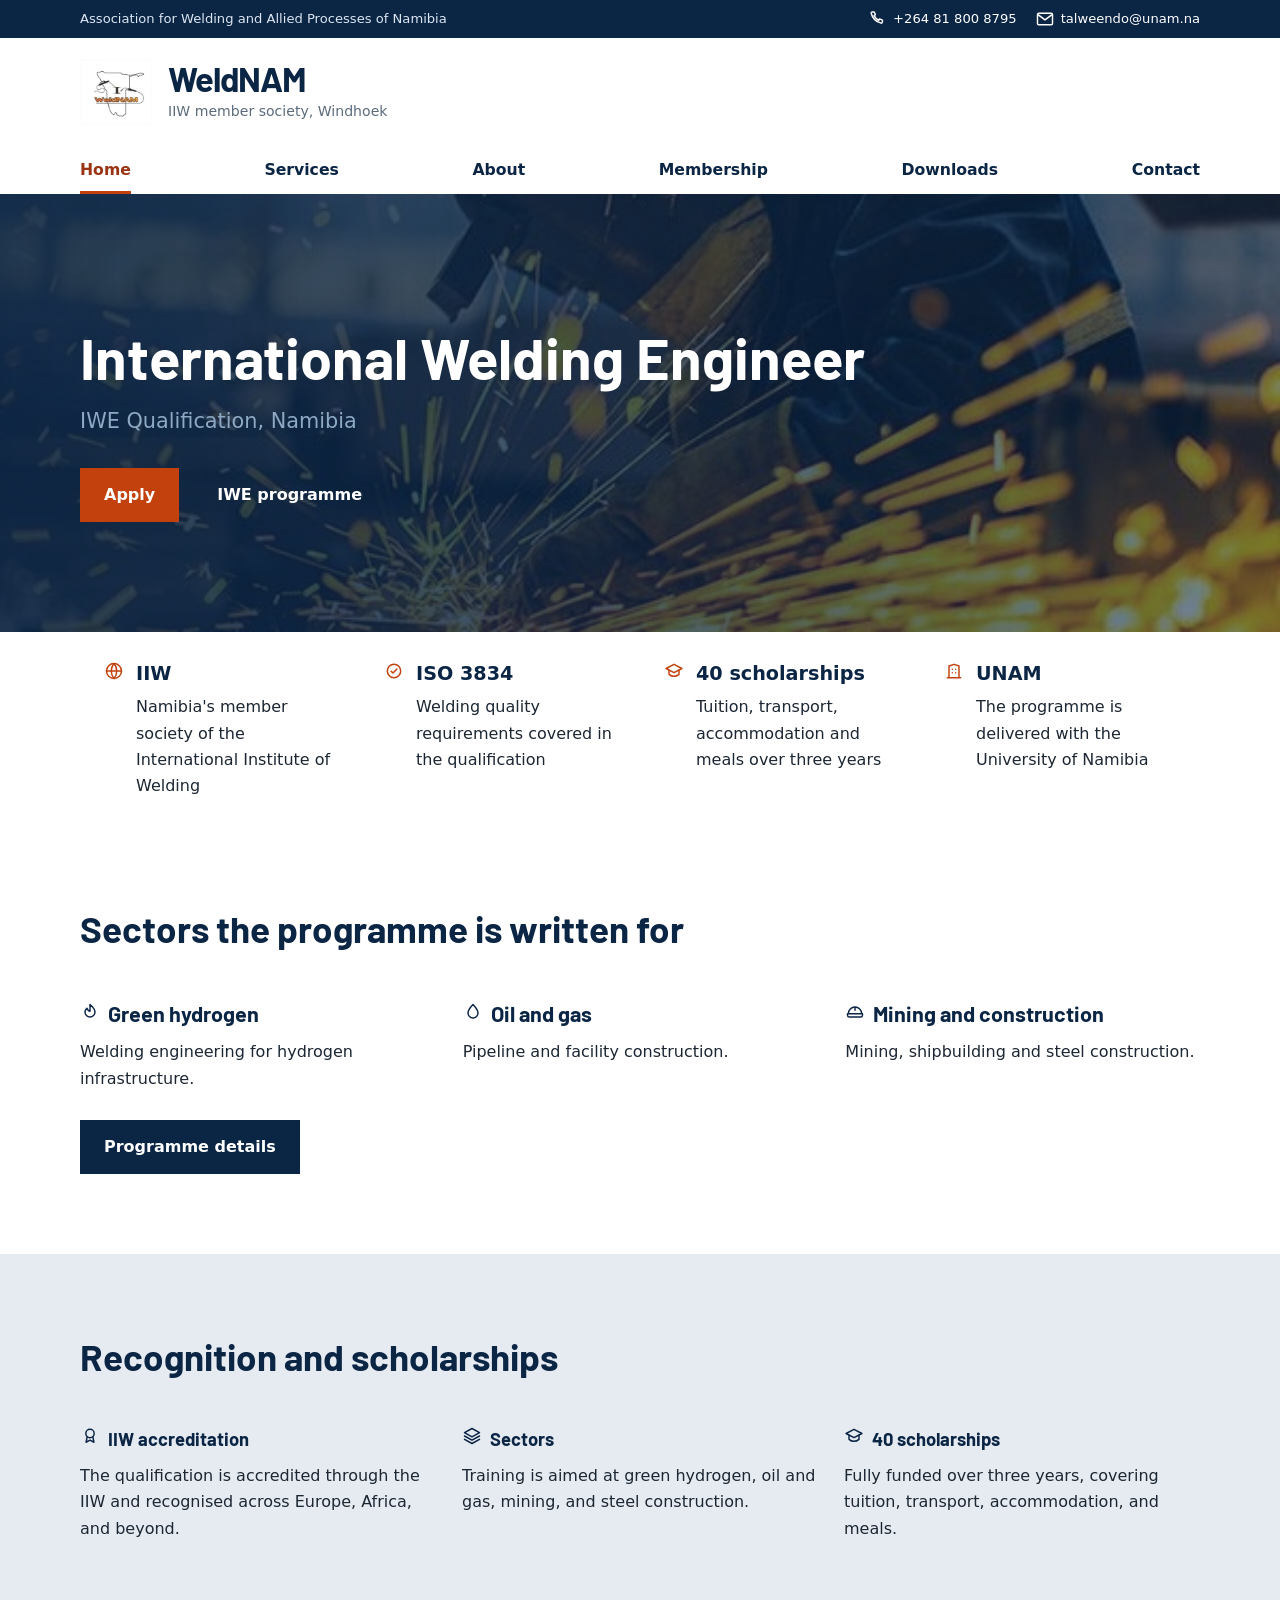
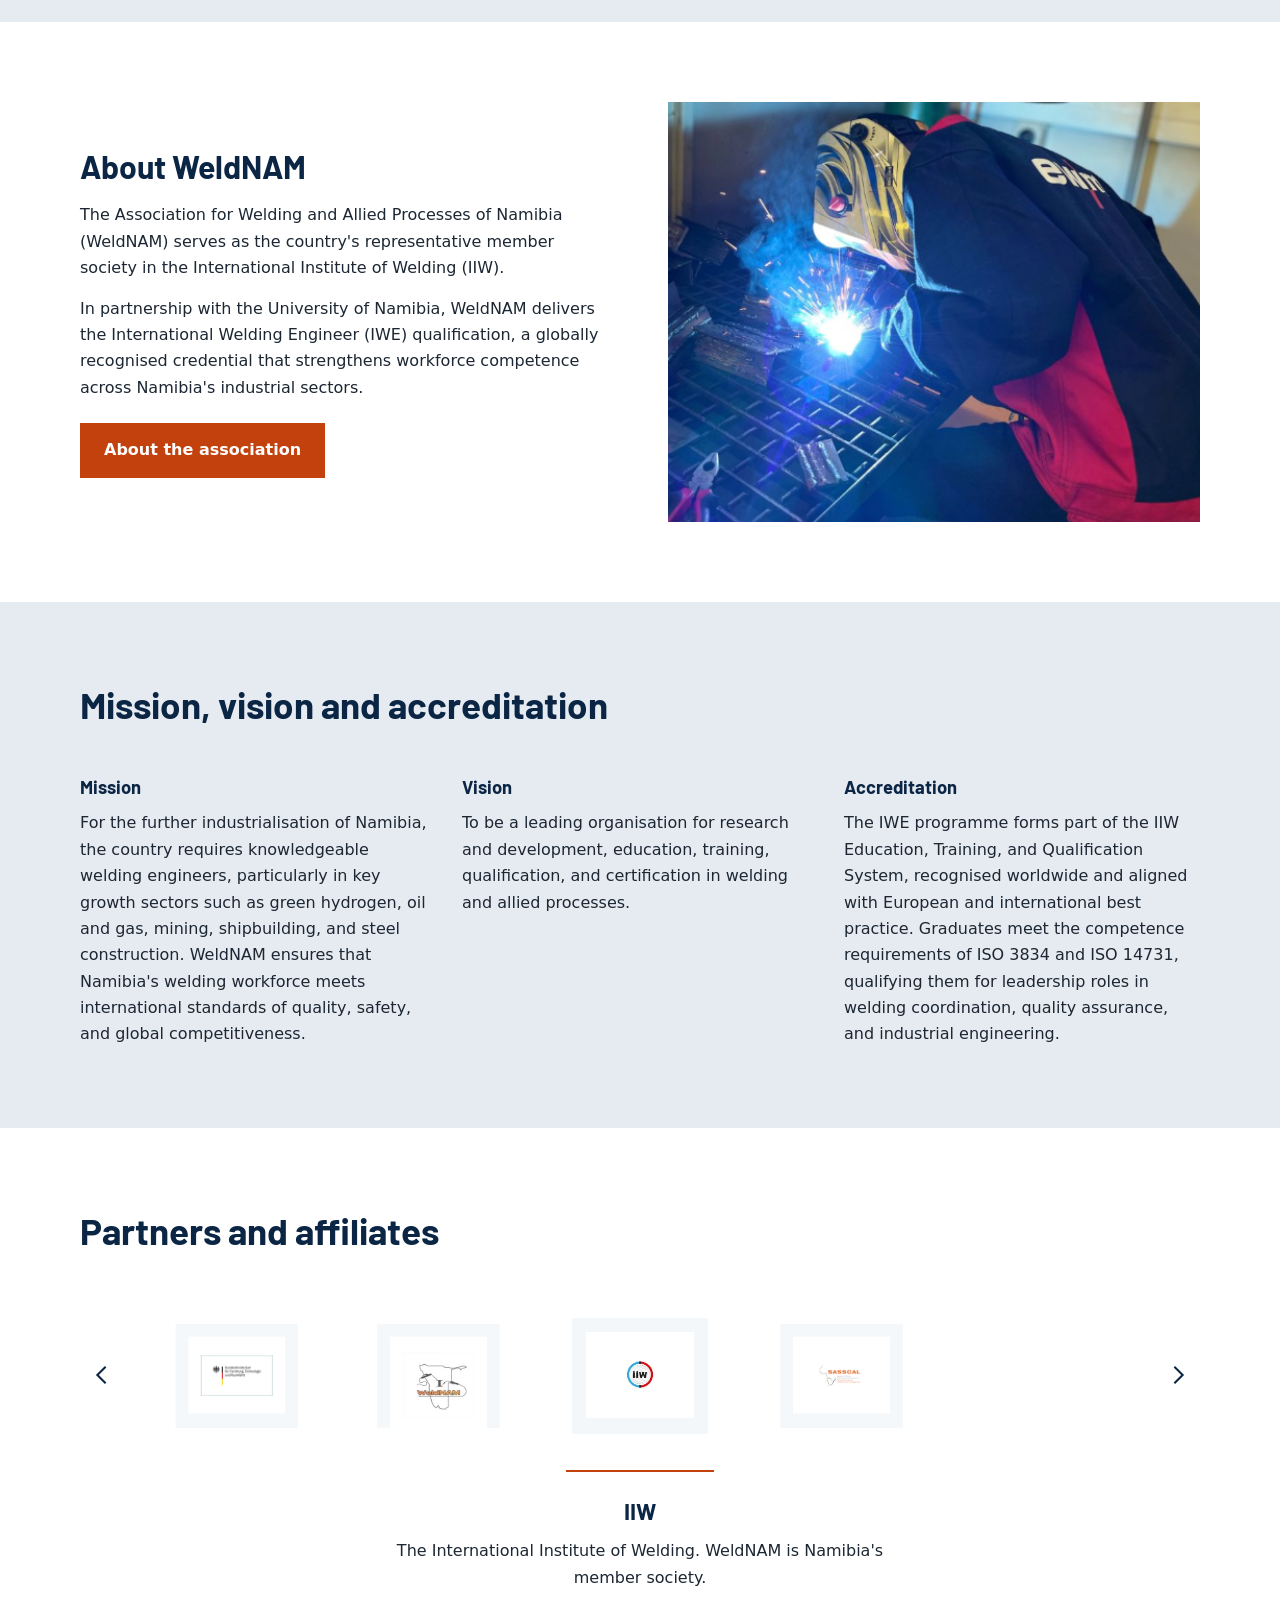
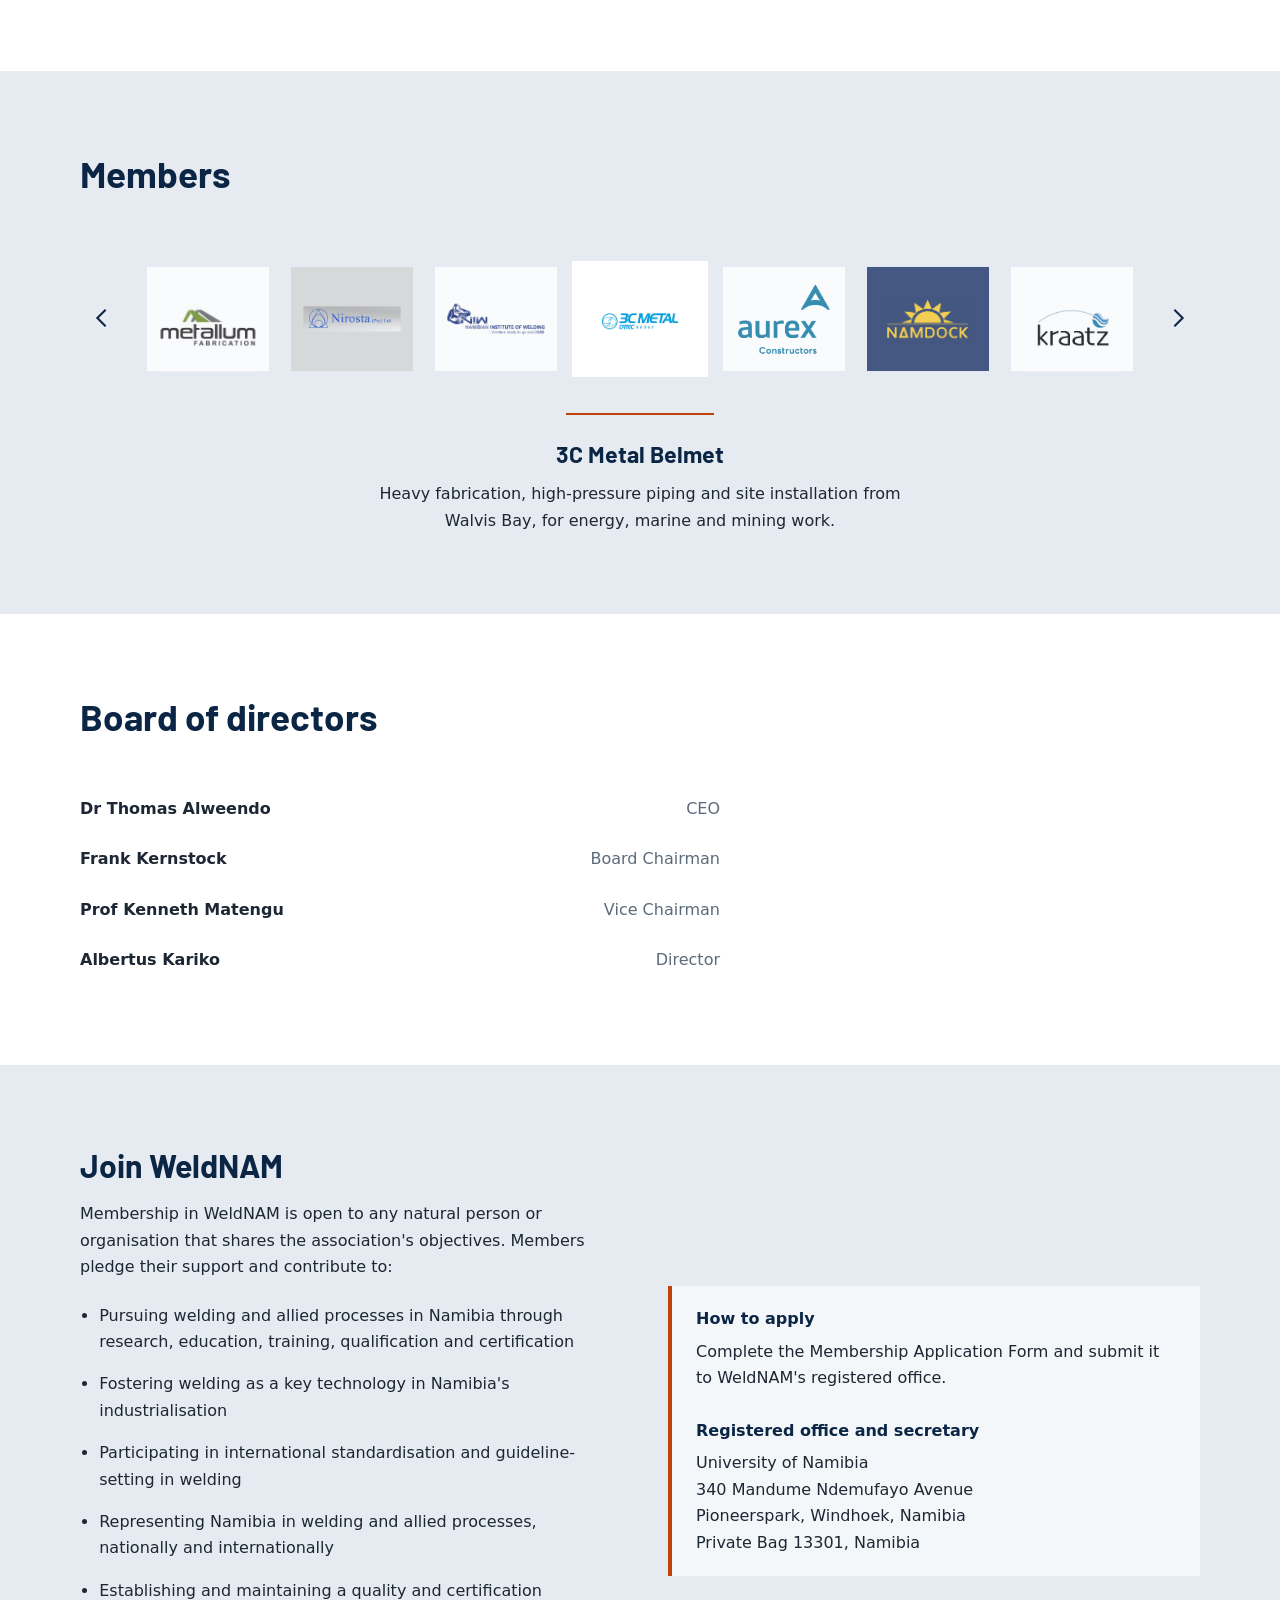
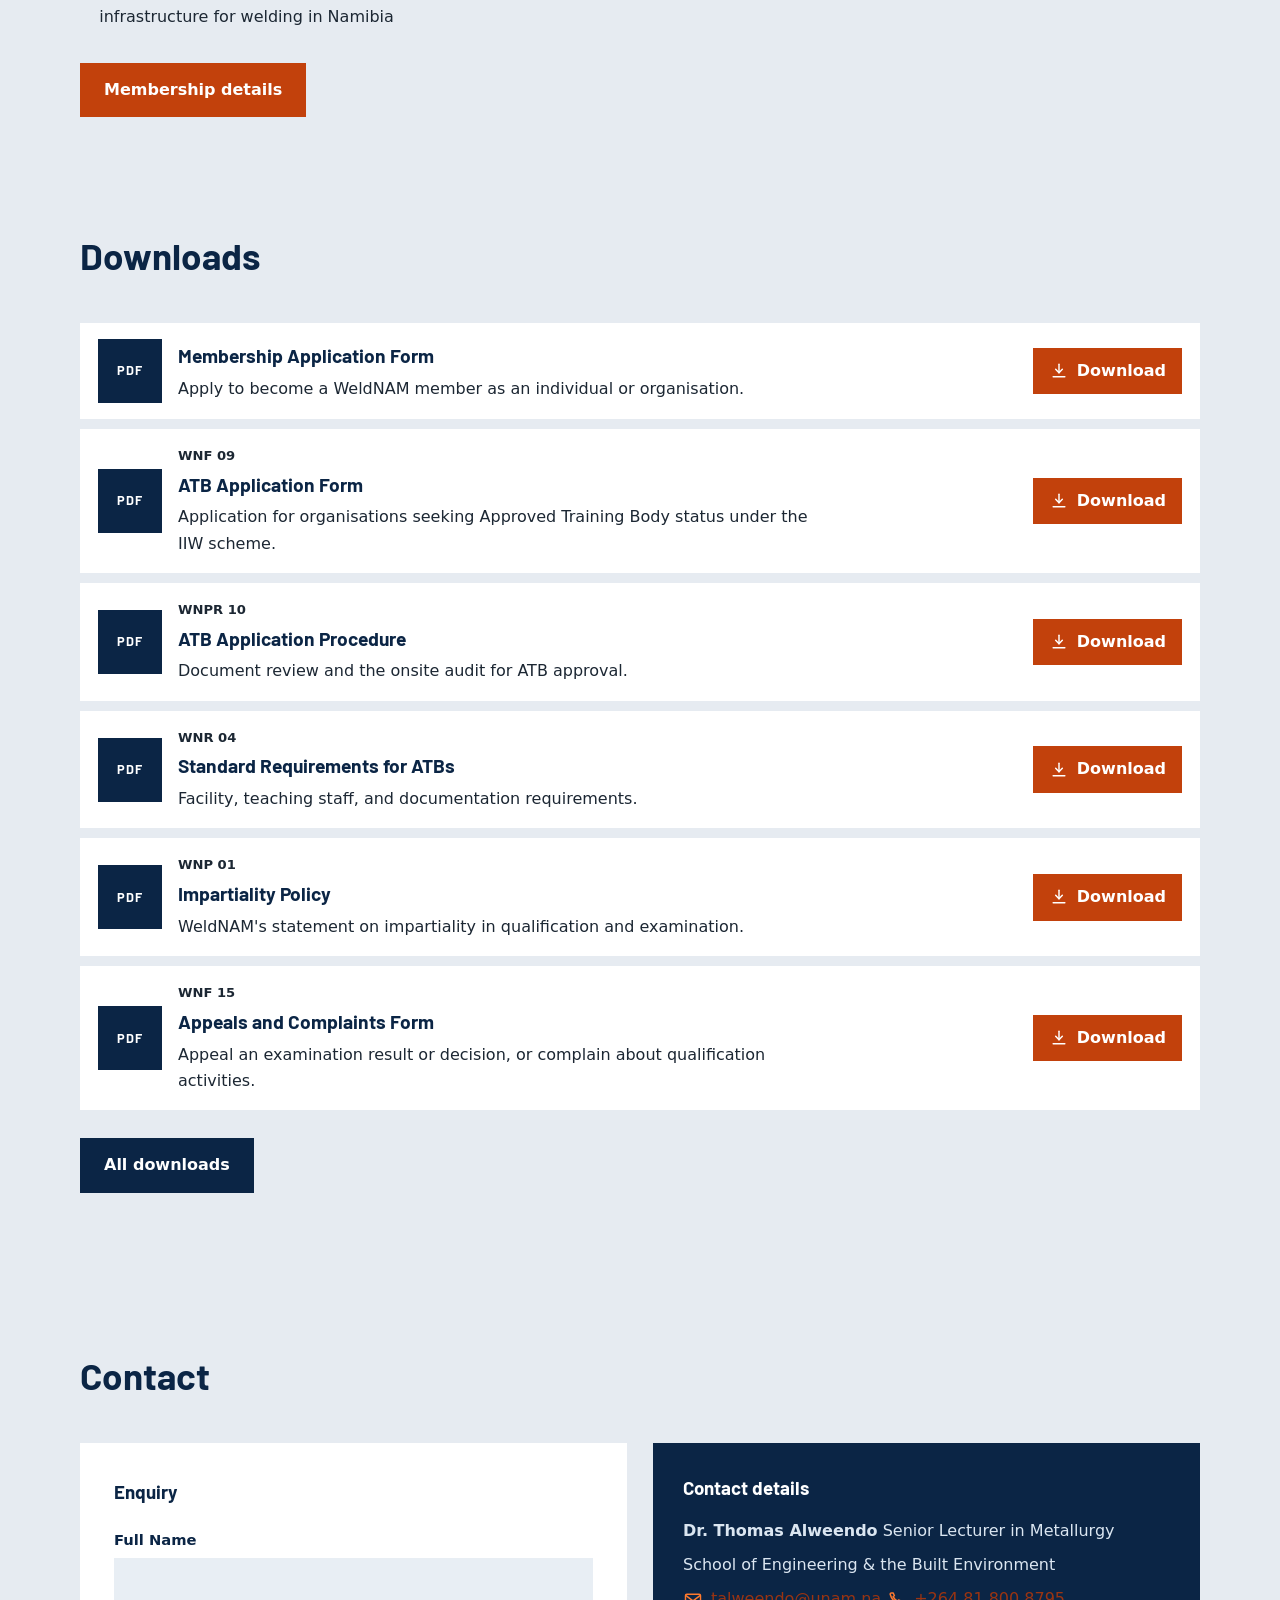
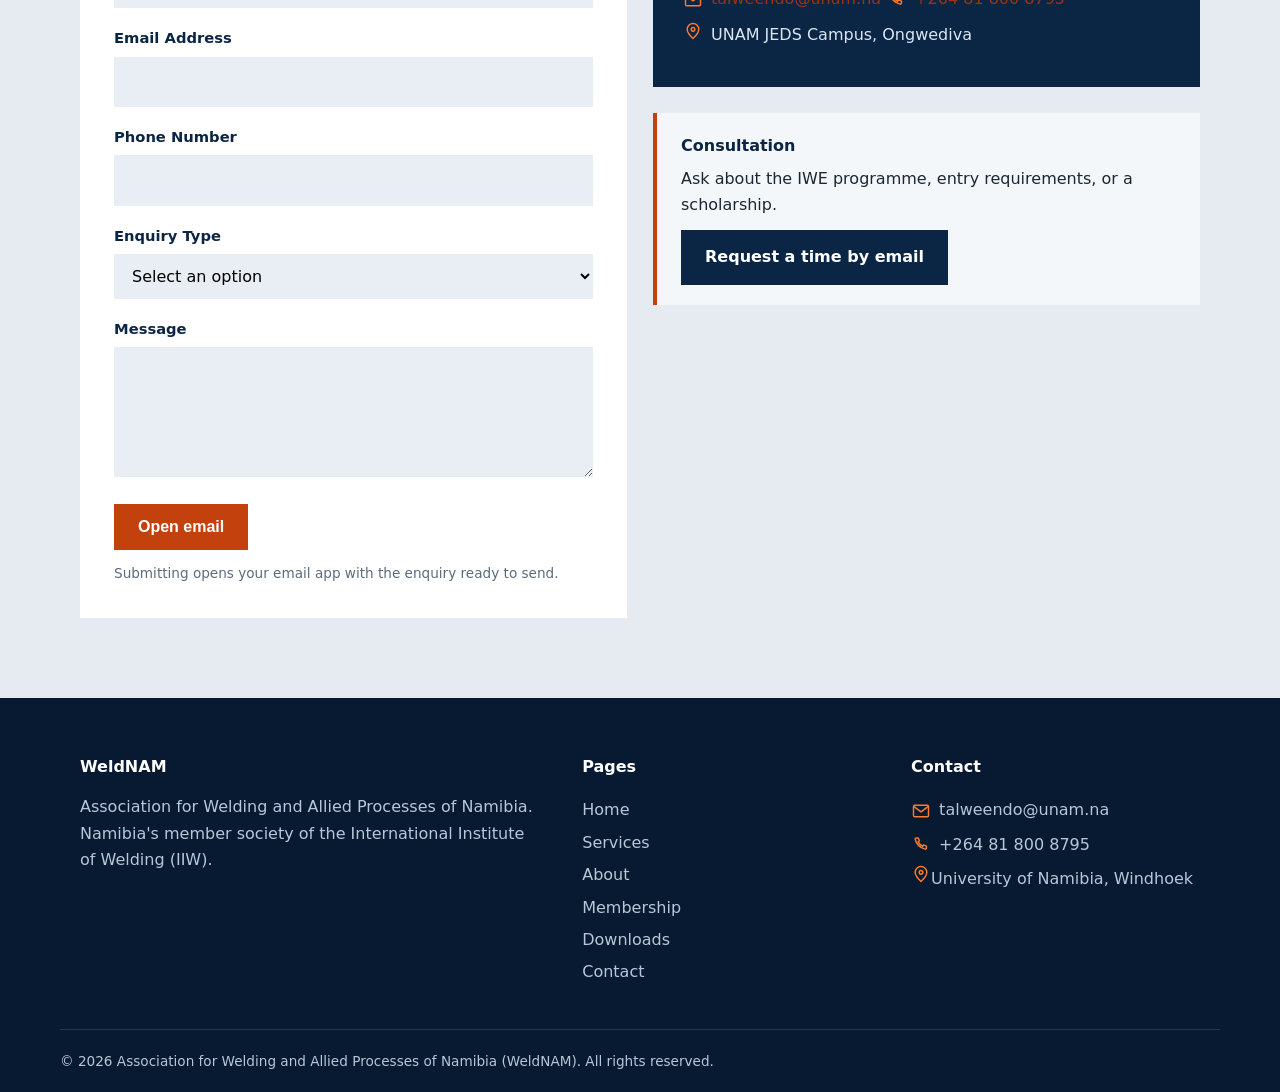
==== commit 7e6f4a90: "Give partners the same looping slider as members, and add icons for contact, facts, and downloads." ====
--- a/index.html
+++ b/index.html
@@ -13,7 +13,7 @@
   <div class="head-meta">
     <div class="container head-meta-inner">
       <p>Association for Welding and Allied Processes of Namibia</p>
-      <p><a href="tel:+264818008795">+264 81 800 8795</a><a href="mailto:talweendo@unam.na">talweendo@unam.na</a></p>
+      <p><a data-icon="phone" href="tel:+264818008795">+264 81 800 8795</a><a data-icon="mail" href="mailto:talweendo@unam.na">talweendo@unam.na</a></p>
     </div>
   </div>
   <div class="container head-main">
@@ -47,10 +47,10 @@
 <section class="facts">
   <div class="container">
     <ul>
-      <li><strong>IIW</strong> Namibia's member society of the International Institute of Welding</li>
-      <li><strong>ISO 3834</strong> Welding quality requirements covered in the qualification</li>
-      <li><strong>40 scholarships</strong> Tuition, transport, accommodation and meals over three years</li>
-      <li><strong>UNAM</strong> The programme is delivered with the University of Namibia</li>
+      <li><span data-icon="globe"></span><div><strong>IIW</strong> Namibia's member society of the International Institute of Welding</div></li>
+      <li><span data-icon="badge"></span><div><strong>ISO 3834</strong> Welding quality requirements covered in the qualification</div></li>
+      <li><span data-icon="cap"></span><div><strong>40 scholarships</strong> Tuition, transport, accommodation and meals over three years</div></li>
+      <li><span data-icon="building"></span><div><strong>UNAM</strong> The programme is delivered with the University of Namibia</div></li>
     </ul>
   </div>
 </section>
@@ -61,9 +61,9 @@
       <h2>Sectors the programme is written for</h2>
     </div>
     <ul class="sectors">
-      <li><h3>Green hydrogen</h3><p>Welding engineering for hydrogen infrastructure.</p></li>
-      <li><h3>Oil and gas</h3><p>Pipeline and facility construction.</p></li>
-      <li><h3>Mining and construction</h3><p>Mining, shipbuilding and steel construction.</p></li>
+      <li><h3><span data-icon="flame"></span>Green hydrogen</h3><p>Welding engineering for hydrogen infrastructure.</p></li>
+      <li><h3><span data-icon="drop"></span>Oil and gas</h3><p>Pipeline and facility construction.</p></li>
+      <li><h3><span data-icon="helmet"></span>Mining and construction</h3><p>Mining, shipbuilding and steel construction.</p></li>
     </ul>
     <p style="margin-top:28px"><a href="services.html" class="btn btn-dark">Programme details</a></p>
   </div>
@@ -75,9 +75,9 @@
       <h2>Recognition and scholarships</h2>
     </div>
     <div class="grid grid-3 prose-cols">
-      <div><h3>IIW accreditation</h3><p>The qualification is accredited through the IIW and recognised across Europe, Africa, and beyond.</p></div>
-      <div><h3>Sectors</h3><p>Training is aimed at green hydrogen, oil and gas, mining, and steel construction.</p></div>
-      <div><h3>40 scholarships</h3><p>Fully funded over three years, covering tuition, transport, accommodation, and meals.</p></div>
+      <div><h3><span data-icon="award"></span>IIW accreditation</h3><p>The qualification is accredited through the IIW and recognised across Europe, Africa, and beyond.</p></div>
+      <div><h3><span data-icon="layers"></span>Sectors</h3><p>Training is aimed at green hydrogen, oil and gas, mining, and steel construction.</p></div>
+      <div><h3><span data-icon="cap"></span>40 scholarships</h3><p>Fully funded over three years, covering tuition, transport, accommodation, and meals.</p></div>
     </div>
   </div>
 </section>
@@ -113,11 +113,11 @@
     <div class="section-head">
       <h2>Partners and affiliates</h2>
     </div>
-    <div class="logo-row">
-      <a class="partner-logo" href="https://iiwelding.org" target="_blank" rel="noopener"><img src="IIW logo.png" alt="IIW logo"><span class="name">IIW</span></a>
-      <a class="partner-logo" href="https://www.sasscal.org" target="_blank" rel="noopener"><img src="SASSCAL logo.png" alt="SASSCAL logo"><span class="name">SASSCAL</span></a>
-      <a class="partner-logo" href="https://www.bmftr.bund.de" target="_blank" rel="noopener"><img src="BMFTR logo.png" alt="BMFTR logo"><span class="name">BMFTR</span></a>
-      <a class="partner-logo" href="https://www.weldnam.com" target="_blank" rel="noopener"><img src="logo.png" alt="WeldNAM logo"><span class="name">WeldNAM</span></a>
+    <div class="logo-row member-grid" data-label="Partners">
+      <a class="member partner-logo" href="https://iiwelding.org" target="_blank" rel="noopener" data-name="IIW" data-brief="The International Institute of Welding. WeldNAM is Namibia's member society."><img src="IIW logo.png" alt="IIW logo"><span class="name">IIW</span></a>
+      <a class="partner-logo member" href="https://www.sasscal.org" target="_blank" rel="noopener" data-name="SASSCAL" data-brief="Southern African Science Service Centre for Climate Change and Adaptive Land Management."><img src="SASSCAL logo.png" alt="SASSCAL logo"><span class="name">SASSCAL</span></a>
+      <a class="partner-logo member" href="https://www.bmftr.bund.de" target="_blank" rel="noopener" data-name="BMFTR" data-brief="Germany's Federal Ministry of Research, Technology and Space."><img src="BMFTR logo.png" alt="BMFTR logo"><span class="name">BMFTR</span></a>
+      <a class="partner-logo member" href="https://www.weldnam.com" target="_blank" rel="noopener" data-name="WeldNAM" data-brief="Association for Welding and Allied Processes of Namibia, based in Windhoek."><img src="logo.png" alt="WeldNAM logo"><span class="name">WeldNAM</span></a>
     </div>
   </div>
 </section>
@@ -227,9 +227,9 @@
           <p><strong>Dr. Thomas Alweendo</strong></p>
           <p>Senior Lecturer in Metallurgy</p>
           <p>School of Engineering &amp; the Built Environment</p>
-          <p><a href="mailto:talweendo@unam.na">talweendo@unam.na</a></p>
-          <p><a href="tel:+264818008795">+264 81 800 8795</a></p>
-          <p>UNAM JEDS Campus, Ongwediva</p>
+          <p><a data-icon="mail" href="mailto:talweendo@unam.na">talweendo@unam.na</a></p>
+          <p><a data-icon="phone" href="tel:+264818008795">+264 81 800 8795</a></p>
+          <p><span data-icon="pin"></span>UNAM JEDS Campus, Ongwediva</p>
         </div>
         <div class="address" style="margin-top:26px">
           <strong>Consultation</strong>
@@ -254,7 +254,9 @@
     </div>
     <div>
       <h4>Contact</h4>
-      <p>talweendo@unam.na<br>+264 81 800 8795<br>University of Namibia, Windhoek</p>
+      <p><a data-icon="mail" href="mailto:talweendo@unam.na">talweendo@unam.na</a></p>
+      <p><a data-icon="phone" href="tel:+264818008795">+264 81 800 8795</a></p>
+      <p><span data-icon="pin"></span>University of Namibia, Windhoek</p>
     </div>
   </div>
   <div class="container copyright">
--- a/style.css
+++ b/style.css
@@ -60,7 +60,7 @@
 .site-header { position: relative; background: #fff; }
 .head-meta { background: var(--navy); color: var(--steel-100); font-size: .82rem; }
 .head-meta-inner { display: flex; justify-content: space-between; gap: 16px; align-items: center; padding-top: 8px; padding-bottom: 8px; }
-.head-meta a { color: #fff; }
+.head-meta a { color: #fff; display: inline-flex; align-items: center; gap: 6px; }
 .head-meta a:hover { color: var(--arc-soft); }
 .head-meta p:last-child { display: flex; gap: 18px; }
 .head-main { display: flex; align-items: center; justify-content: space-between; gap: 20px; padding-top: 18px; padding-bottom: 16px; }
@@ -74,7 +74,7 @@
 .menu a { display: block; color: var(--navy); padding: 13px 0 11px; border-radius: 0; font-weight: 600; font-size: .98rem; background: none; }
 .menu a:hover { background: none; color: var(--ember-dark); text-decoration: none; }
 .menu a.active { background: none; color: var(--ember-dark); box-shadow: inset 0 -3px 0 var(--ember); }
-.menu-toggle { display: none; background: none; border: 0; color: var(--navy); font: inherit; font-weight: 700; padding: 8px 0; cursor: pointer; }
+.menu-toggle { display: none; background: none; border: 0; color: var(--navy); font: inherit; font-weight: 700; padding: 8px 0; cursor: pointer; align-items: center; gap: 8px; }
 
 /* Buttons */
 .btn { display: inline-block; padding: 12px 22px; border-radius: 0; font-weight: 600; border: 2px solid transparent; cursor: pointer; font-size: 1rem; }
@@ -96,7 +96,8 @@
 /* Recorded facts, set as a line of text rather than a marketing stat bar */
 .facts { background: #fff; padding: 0; }
 .facts ul { list-style: none; display: grid; grid-template-columns: repeat(4, 1fr); }
-.facts li { padding: 26px 24px; color: var(--text); }
+.facts li { padding: 26px 24px; color: var(--text); display: flex; gap: 12px; align-items: flex-start; }
+.facts [data-icon] { color: var(--ember); margin-top: 3px; }
 .facts strong { display: block; color: var(--navy); font-size: 1.2rem; margin-bottom: 4px; }
 
 /* Headings */
@@ -115,10 +116,11 @@
 
 .sectors { list-style: none; display: grid; grid-template-columns: repeat(3, 1fr); gap: 28px; }
 .sectors li { padding: 0; }
-.sectors h3 { color: var(--navy); font-size: 1.35rem; margin-bottom: 8px; }
+.sectors h3, .prose-cols h3 { color: var(--navy); font-size: 1.35rem; margin-bottom: 8px; display: flex; align-items: center; gap: 8px; }
+.prose-cols h3 { font-size: 1.15rem; }
 .sectors p { max-width: 36ch; }
 
-.prose-cols h3 { color: var(--navy); margin-bottom: 8px; font-size: 1.15rem; }
+.prose-cols h3 { color: var(--navy); margin-bottom: 8px; font-size: 1.15rem; display: flex; align-items: center; gap: 8px; }
 .prose-cols p { color: var(--text); }
 
 .library { background: #e6ebf1; padding-top: 36px; }
@@ -156,9 +158,15 @@
   font-weight: 700;
   padding: 10px 16px;
   white-space: nowrap;
+  display: inline-flex;
+  align-items: center;
+  gap: 8px;
 }
 a.download:hover { background: var(--ember-dark); color: #fff; text-decoration: none; }
-.library .search { width: 100%; max-width: none; background: #fff; margin-bottom: 28px; }
+.library .search { width: 100%; max-width: none; background: #fff; margin-bottom: 0; }
+.search-wrap { position: relative; margin-bottom: 28px; }
+.search-wrap > .ico { position: absolute; left: 14px; top: 50%; margin-top: -10px; color: var(--navy); pointer-events: none; }
+.search-wrap .search { padding-left: 42px; }
 
 .board { list-style: none; max-width: 640px; }
 .board li { display: flex; justify-content: space-between; gap: 24px; padding: 12px 0; }
@@ -278,7 +286,7 @@
   height: 116px;
   margin: 0;
   border: 0;
-  background: #fff;
+  background: #f4f7fa;
   display: grid;
   place-items: center;
   z-index: 1;
@@ -288,6 +296,7 @@
   z-index: 2;
 }
 .member-reel .member.is-jump { transition: none; }
+.member-reel .member .name { display: none; }
 .member-reel .member img {
   width: 100%;
   height: 100%;
@@ -370,7 +379,10 @@
 .contact-card { background: var(--navy); color: var(--white); border-radius: var(--radius); padding: 30px; }
 .contact-card h3 { margin-bottom: 14px; }
 .contact-card p { margin-bottom: 8px; color: var(--steel-100); }
-.contact-card a { color: var(--arc-soft); }
+.contact-card a, .site-footer a[data-icon], .contact-card p { display: inline-flex; align-items: center; gap: 8px; }
+.contact-card .ico { color: var(--arc); }
+.site-footer .ico { color: var(--arc); }
+.site-footer a[data-icon] { display: inline-flex; }
 
 /* CTA */
 .cta { background: var(--navy); color: var(--white); text-align: left; }
@@ -400,7 +412,7 @@
   .head-meta-inner { flex-direction: column; align-items: flex-start; gap: 2px; }
   .brand > span:last-child { font-size: 1.55rem; }
   .brand .logo { width: 56px; height: 56px; }
-  .menu-toggle { display: block; }
+  .menu-toggle { display: inline-flex; }
   .head-nav { position: static; border: 0; }
   .head-nav .menu { display: none; position: static; flex-direction: column; gap: 0; padding-top: 0; padding-bottom: 8px; }
   .menu.open { display: flex; }
